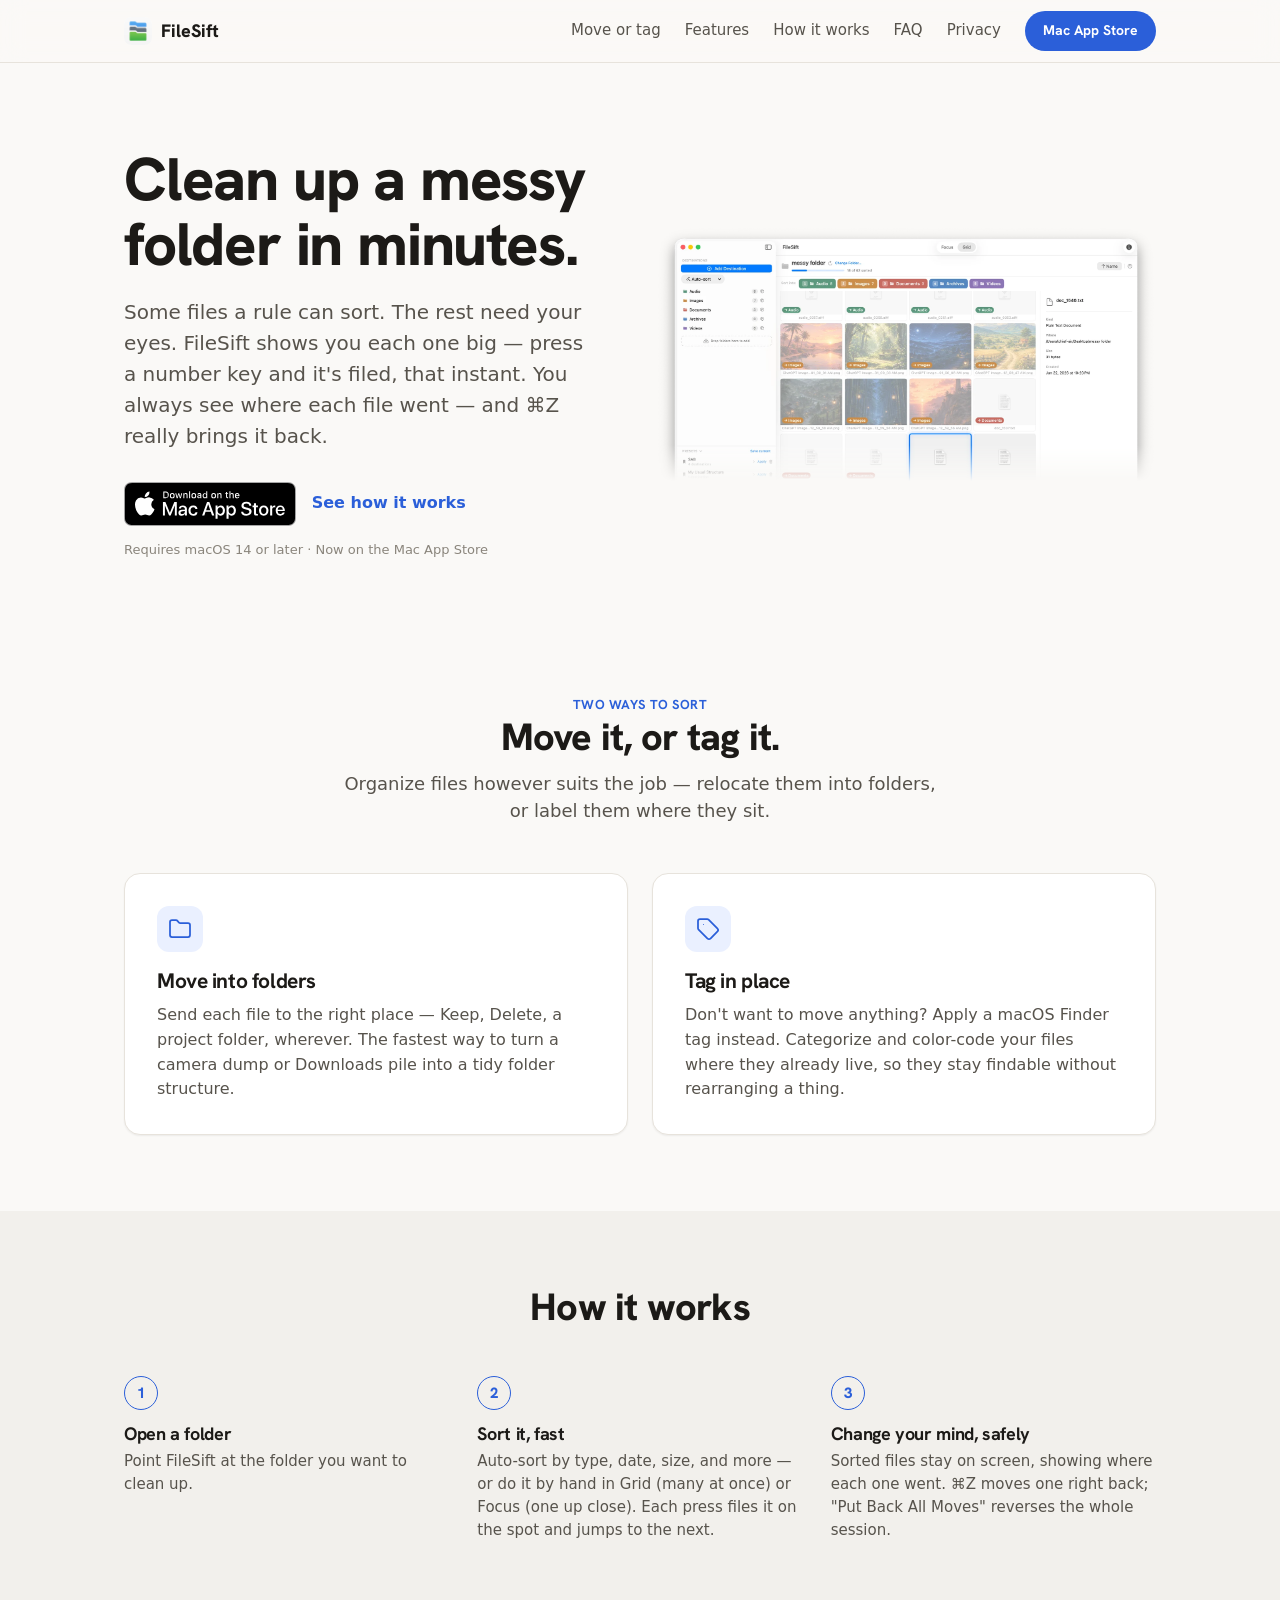
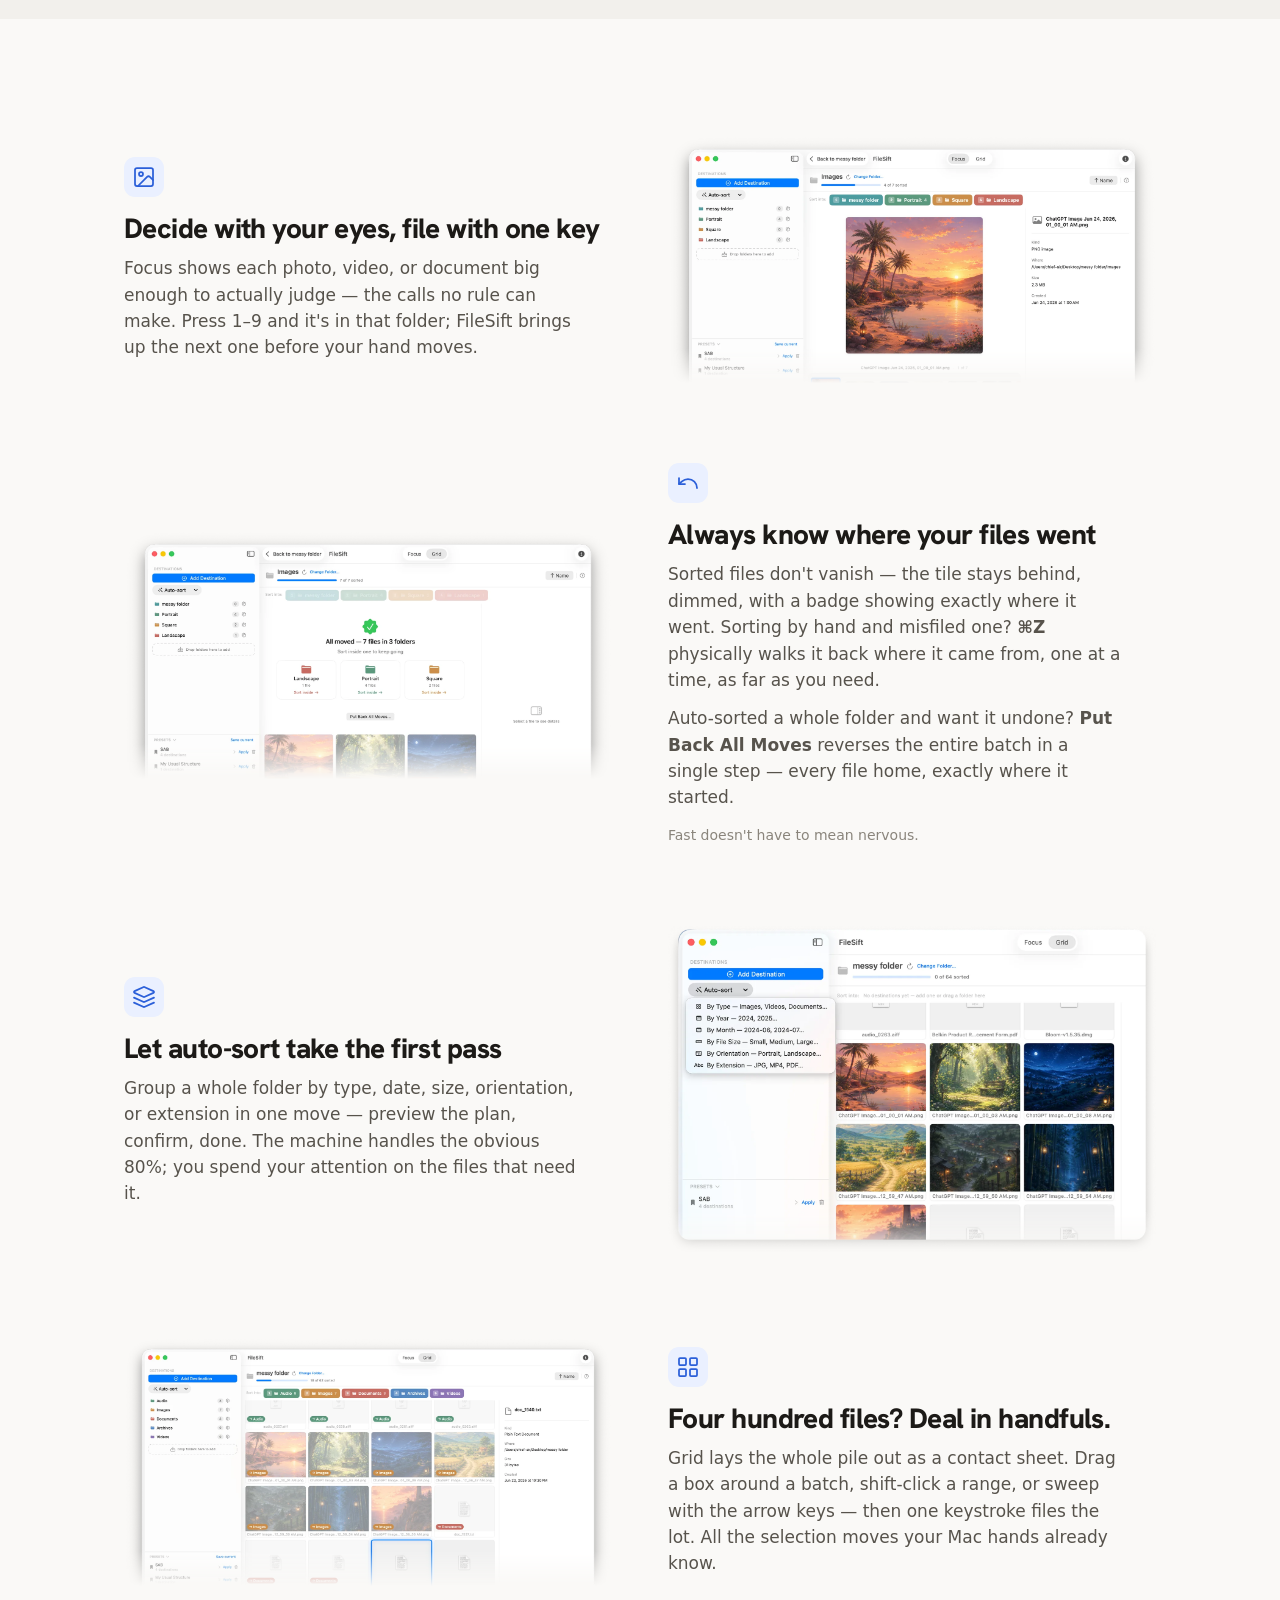
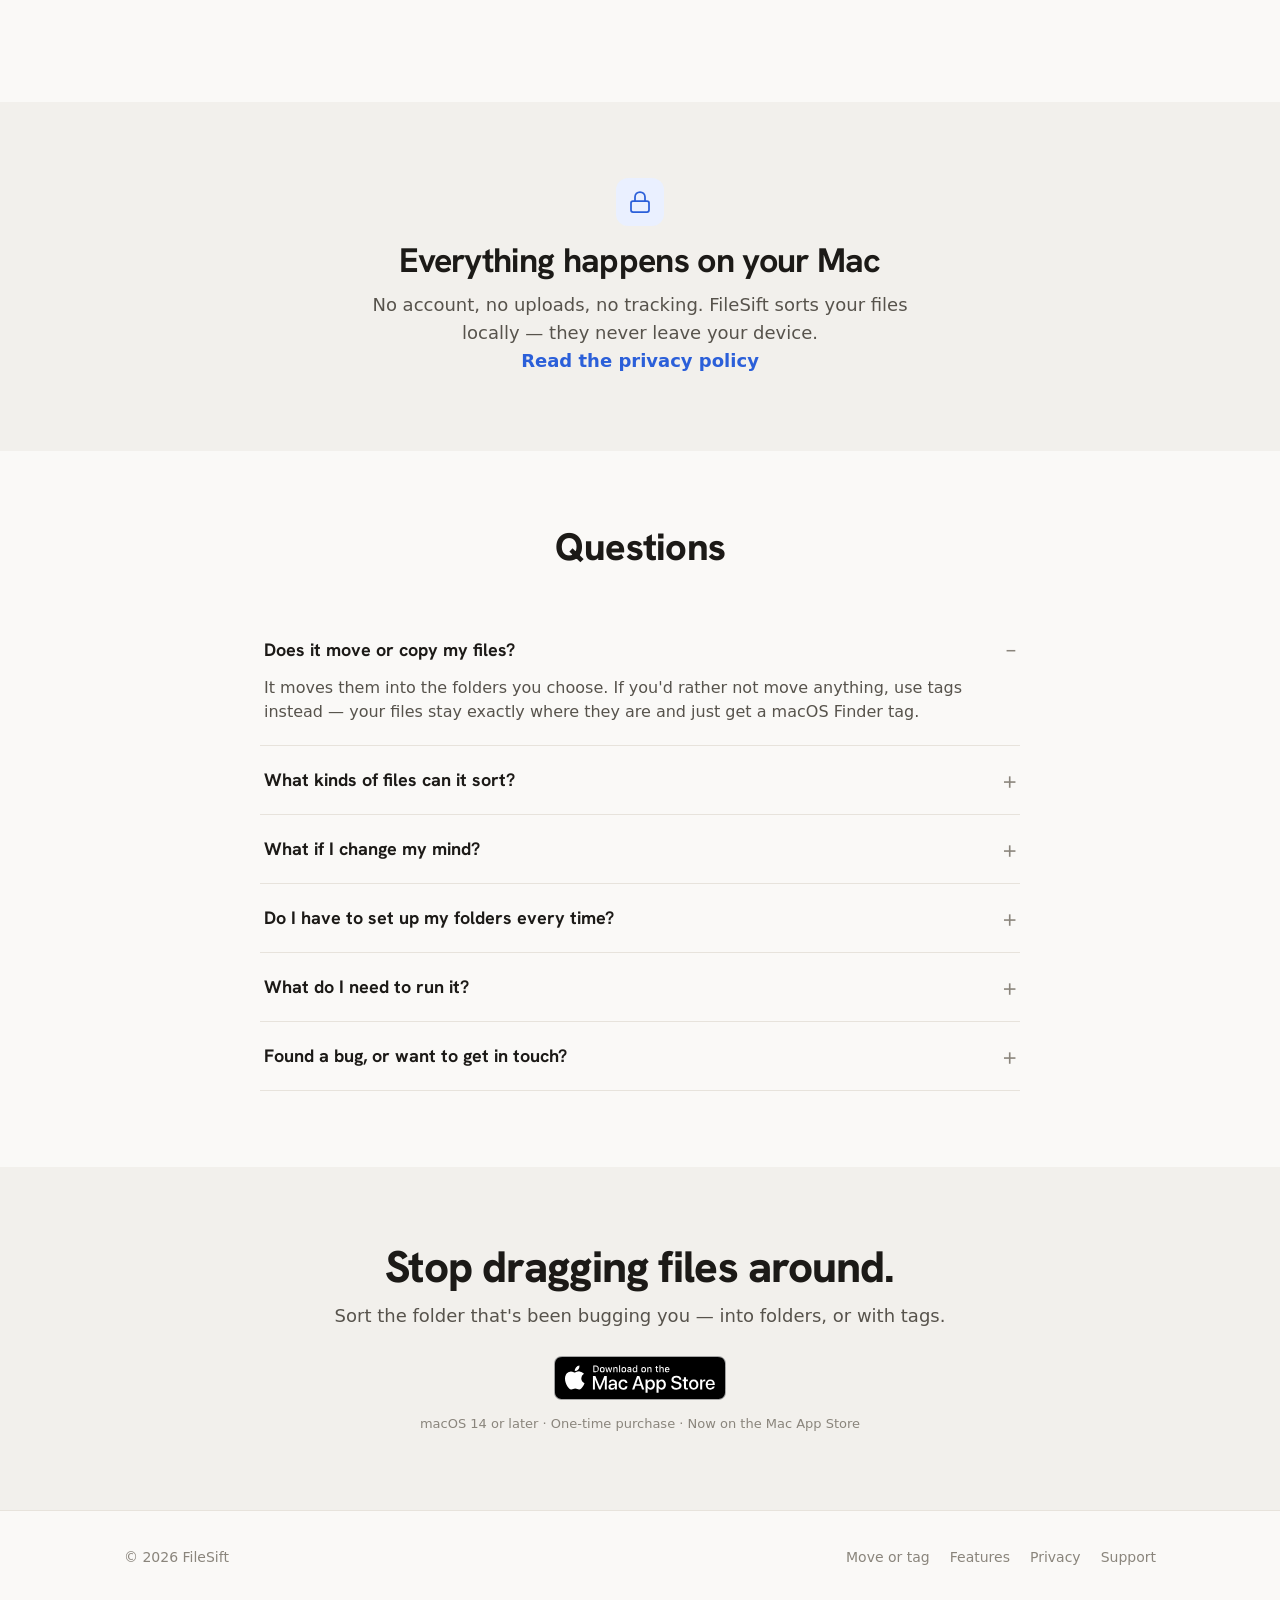
==== index.html @ 7d5e9e8a "SEO foundation: robots.txt, sitemap.xml, JSON-LD, Mac in title SoftwareApplication + FAQPage structu" ====
<!DOCTYPE html>
<html lang="en">
<head>
<meta charset="UTF-8">
<meta name="viewport" content="width=device-width, initial-scale=1.0">
<title>FileSift — Clean up a messy folder on your Mac in minutes</title>
<meta name="description" content="FileSift is a Mac app for sorting your files visually — flip through a folder and move files into folders or tag them in place, without dragging things around in Finder.">
<meta property="og:title" content="FileSift — Clean up a messy folder on your Mac in minutes">
<meta property="og:description" content="Sort your files visually: move them into folders, or tag them in place. A native Mac app.">
<meta property="og:type" content="website">
<meta property="og:url" content="https://filesiftapp.com">
<meta property="og:image" content="https://filesiftapp.com/icon.png">
<link rel="canonical" href="https://filesiftapp.com">
<link rel="icon" href="favicon.ico" sizes="any">
<link rel="icon" type="image/png" sizes="32x32" href="favicon-32x32.png">
<link rel="icon" type="image/png" sizes="16x16" href="favicon-16x16.png">
<link rel="apple-touch-icon" href="apple-touch-icon.png">
<link rel="manifest" href="site.webmanifest">
<link rel="preconnect" href="https://fonts.googleapis.com">
<link rel="preconnect" href="https://fonts.gstatic.com" crossorigin>
<link href="https://fonts.googleapis.com/css2?family=Hanken+Grotesk:wght@500;600;700;800&display=swap" rel="stylesheet">
<link rel="stylesheet" href="styles.css">
<script type="application/ld+json">
{
  "@context": "https://schema.org",
  "@type": "SoftwareApplication",
  "name": "FileSift",
  "applicationCategory": "UtilitiesApplication",
  "operatingSystem": "macOS 14.0",
  "url": "https://filesiftapp.com",
  "sameAs": "https://apps.apple.com/us/app/filesift/id6783454559",
  "installUrl": "https://apps.apple.com/us/app/filesift/id6783454559",
  "image": "https://filesiftapp.com/icon.png",
  "description": "FileSift is a Mac app for sorting your files visually — flip through a folder and move files into folders or tag them in place, without dragging things around in Finder.",
  "offers": {
    "@type": "Offer",
    "priceCurrency": "USD",
    "price": "9.99"
  }
}
</script>
<script type="application/ld+json">
{
  "@context": "https://schema.org",
  "@type": "FAQPage",
  "mainEntity": [
    {
      "@type": "Question",
      "name": "Does it move or copy my files?",
      "acceptedAnswer": {
        "@type": "Answer",
        "text": "It moves them into the folders you choose. If you'd rather not move anything, use tags instead — your files stay exactly where they are and just get a macOS Finder tag."
      }
    },
    {
      "@type": "Question",
      "name": "What kinds of files can it sort?",
      "acceptedAnswer": {
        "@type": "Answer",
        "text": "Everything in the folder — photos and video with rich previews, plus PDFs, audio, text, documents, and any other file on your Mac."
      }
    },
    {
      "@type": "Question",
      "name": "What if I change my mind?",
      "acceptedAnswer": {
        "@type": "Answer",
        "text": "Undo really undoes: ⌘Z physically moves the last file back — press it as many times as you need — and \"Put Back All Moves\" reverses an entire session. Sorted files stay on screen, so you can always see where everything went (and send one somewhere else with a keypress)."
      }
    },
    {
      "@type": "Question",
      "name": "Do I have to set up my folders every time?",
      "acceptedAnswer": {
        "@type": "Answer",
        "text": "No — save any destination set as a preset and apply it to the next folder in one click, so a routine cleanup (Downloads, camera dumps) starts ready to go. FileSift also remembers each folder's destinations automatically."
      }
    },
    {
      "@type": "Question",
      "name": "What do I need to run it?",
      "acceptedAnswer": {
        "@type": "Answer",
        "text": "A Mac running macOS 14 (Sonoma) or later."
      }
    },
    {
      "@type": "Question",
      "name": "Found a bug, or want to get in touch?",
      "acceptedAnswer": {
        "@type": "Answer",
        "text": "Use Report a Bug in the app (in the sidebar and the Help menu), or email filesiftapp@fastmail.com. A report includes only non-identifying diagnostics — app version, basic state, and the app's recent log — never your file names or a screenshot, and nothing is sent until you review and approve it."
      }
    }
  ]
}
</script>
</head>
<body>

<header class="nav">
  <div class="wrap">
    <a class="brand" href="/">
      <img class="brand-icon" src="icon.png" width="28" height="28" alt="">
      FileSift
    </a>
    <nav>
      <a href="#ways">Move or tag</a>
      <a href="features.html">Features</a>
      <a href="#how">How it works</a>
      <a href="#faq">FAQ</a>
      <a href="privacy.html">Privacy</a>
      <a class="btn small" href="https://apps.apple.com/us/app/filesift/id6783454559" target="_blank" rel="noopener">Mac App Store</a>
    </nav>
  </div>
</header>

<main>
  <!-- Hero -->
  <section class="hero">
    <div class="wrap">
      <div>
        <h1>Clean up a messy folder in minutes.</h1>
        <p class="sub">Some files a rule can sort. The rest need your eyes. FileSift shows you each one big — press a number key and it's filed, that instant. You always see where each file went — and ⌘Z really brings it back.</p>
        <div class="cta" id="download">
          <a class="mas-badge" href="https://apps.apple.com/us/app/filesift/id6783454559" aria-label="Download FileSift on the Mac App Store" target="_blank" rel="noopener">
          <picture>
            <source srcset="img/mac-app-store-white.svg" media="(prefers-color-scheme: dark)">
            <img src="img/mac-app-store-black.svg" alt="Download on the Mac App Store" width="156" height="40">
          </picture>
        </a>
          <a class="link-arrow" href="#ways">See how it works</a>
        </div>
        <p class="note">Requires macOS 14 or later · Now on the Mac App Store</p>
      </div>

      <div>
        <img class="appshot" src="shot-grid.webp" alt="FileSift in Grid view — a folder of photos shown as a contact sheet, several already sorted and dimmed with badges showing where each went">
      </div>
    </div>
  </section>

  <!-- Move or tag (core value prop) -->
  <section id="ways">
    <div class="wrap">
      <div class="section-head">
        <span class="eyebrow">Two ways to sort</span>
        <h2>Move it, or tag it.</h2>
        <p>Organize files however suits the job — relocate them into folders, or label them where they sit.</p>
      </div>
      <div class="duo">
        <div class="panel">
          <div class="ic"><svg class="icon" viewBox="0 0 24 24"><path d="M20 20a2 2 0 0 0 2-2V8a2 2 0 0 0-2-2h-7.9a2 2 0 0 1-1.69-.9L9.6 3.9A2 2 0 0 0 7.93 3H4a2 2 0 0 0-2 2v13a2 2 0 0 0 2 2Z"/></svg></div>
          <h3>Move into folders</h3>
          <p>Send each file to the right place — Keep, Delete, a project folder, wherever. The fastest way to turn a camera dump or Downloads pile into a tidy folder structure.</p>
        </div>
        <div class="panel">
          <div class="ic"><svg class="icon" viewBox="0 0 24 24"><path d="M12.586 2.586A2 2 0 0 0 11.172 2H4a2 2 0 0 0-2 2v7.172a2 2 0 0 0 .586 1.414l8.704 8.704a2.426 2.426 0 0 0 3.42 0l6.58-6.58a2.426 2.426 0 0 0 0-3.42z"/><circle cx="7.5" cy="7.5" r=".5" fill="currentColor" stroke="none"/></svg></div>
          <h3>Tag in place</h3>
          <p>Don't want to move anything? Apply a macOS Finder tag instead. Categorize and color-code your files where they already live, so they stay findable without rearranging a thing.</p>
        </div>
      </div>
    </div>
  </section>

  <!-- How it works -->
  <section id="how" class="alt">
    <div class="wrap">
      <div class="section-head"><h2>How it works</h2></div>
      <div class="steps">
        <div class="step"><div class="num">1</div><h3>Open a folder</h3><p>Point FileSift at the folder you want to clean up.</p></div>
        <div class="step"><div class="num">2</div><h3>Sort it, fast</h3><p>Auto-sort by type, date, size, and more — or do it by hand in Grid (many at once) or Focus (one up close). Each press files it on the spot and jumps to the next.</p></div>
        <div class="step"><div class="num">3</div><h3>Change your mind, safely</h3><p>Sorted files stay on screen, showing where each one went. ⌘Z moves one right back; "Put Back All Moves" reverses the whole session.</p></div>
      </div>
    </div>
  </section>

  <!-- Value rows — ordered by user story: judgment → trust → machine pass → piles -->
  <section>
    <div class="wrap">
      <div class="row">
        <div class="row-text">
          <div class="ic"><svg class="icon" viewBox="0 0 24 24"><rect width="18" height="18" x="3" y="3" rx="2" ry="2"/><circle cx="9" cy="9" r="2"/><path d="m21 15-3.086-3.086a2 2 0 0 0-2.828 0L6 21"/></svg></div>
          <h3>Decide with your eyes, file with one key</h3>
          <p>Focus shows each photo, video, or document big enough to actually judge — the calls no rule can make. Press 1–9 and it's in that folder; FileSift brings up the next one before your hand moves.</p>
        </div>
        <div class="row-visual"><img class="appshot" src="shot-focus.webp" alt="FileSift in Focus view — a single photo shown large with a filmstrip of the other files along the bottom"></div>
      </div>

      <div class="row">
        <div class="row-text">
          <div class="ic"><svg class="icon" viewBox="0 0 24 24"><path d="M3 7v6h6"/><path d="M21 17a9 9 0 0 0-9-9 9 9 0 0 0-6 2.3L3 13"/></svg></div>
          <h3>Always know where your files went</h3>
          <p>Sorted files don't vanish — the tile stays behind, dimmed, with a badge showing exactly where it went. Sorting by hand and misfiled one? <strong>⌘Z</strong> physically walks it back where it came from, one at a time, as far as you need.</p>
          <p>Auto-sorted a whole folder and want it undone? <strong>Put Back All Moves</strong> reverses the entire batch in a single step — every file home, exactly where it started.</p>
          <p class="reassure">Fast doesn't have to mean nervous.</p>
        </div>
        <div class="row-visual"><img class="appshot" src="shot-done.webp" alt="FileSift showing 'All moved — 76 files' with folder door cards above the dimmed markers of the sorted files"></div>
      </div>

      <div class="row">
        <div class="row-text">
          <div class="ic"><svg class="icon" viewBox="0 0 24 24"><path d="m12.83 2.18a2 2 0 0 0-1.66 0L2.6 6.08a1 1 0 0 0 0 1.83l8.58 3.91a2 2 0 0 0 1.66 0l8.58-3.9a1 1 0 0 0 0-1.83Z"/><path d="m22 17.65-9.17 4.16a2 2 0 0 1-1.66 0L2 17.65"/><path d="m22 12.65-9.17 4.16a2 2 0 0 1-1.66 0L2 12.65"/></svg></div>
          <h3>Let auto-sort take the first pass</h3>
          <p>Group a whole folder by type, date, size, orientation, or extension in one move — preview the plan, confirm, done. The machine handles the obvious 80%; you spend your attention on the files that need it.</p>
        </div>
        <div class="row-visual"><img class="appshot" src="shot-autosort.webp" alt="FileSift's Auto-sort menu open, offering to group a folder by type, year, month, file size, orientation, or extension"></div>
      </div>

      <div class="row">
        <div class="row-text">
          <div class="ic"><svg class="icon" viewBox="0 0 24 24"><rect width="7" height="7" x="3" y="3" rx="1"/><rect width="7" height="7" x="14" y="3" rx="1"/><rect width="7" height="7" x="14" y="14" rx="1"/><rect width="7" height="7" x="3" y="14" rx="1"/></svg></div>
          <h3>Four hundred files? Deal in handfuls.</h3>
          <p>Grid lays the whole pile out as a contact sheet. Drag a box around a batch, shift-click a range, or sweep with the arrow keys — then one keystroke files the lot. All the selection moves your Mac hands already know.</p>
        </div>
        <div class="row-visual"><img class="appshot" src="shot-grid.webp" alt="FileSift in Grid view — files laid out as a contact sheet, a selected group about to be sorted in one move"></div>
      </div>
    </div>
  </section>

  <!-- Privacy -->
  <section class="alt">
    <div class="wrap privacy">
      <div class="ic"><svg class="icon" viewBox="0 0 24 24"><rect width="18" height="11" x="3" y="11" rx="2"/><path d="M7 11V7a5 5 0 0 1 10 0v4"/></svg></div>
      <h2>Everything happens on your Mac</h2>
      <p>No account, no uploads, no tracking. FileSift sorts your files locally — they never leave your device. <a class="link-arrow" href="privacy.html">Read the privacy policy</a></p>
    </div>
  </section>

  <!-- FAQ -->
  <section id="faq">
    <div class="wrap">
      <div class="section-head"><h2>Questions</h2></div>
      <div class="faq">
        <details open><summary>Does it move or copy my files?</summary><p>It moves them into the folders you choose. If you'd rather not move anything, use tags instead — your files stay exactly where they are and just get a macOS Finder tag.</p></details>
        <details><summary>What kinds of files can it sort?</summary><p>Everything in the folder — photos and video with rich previews, plus PDFs, audio, text, documents, and any other file on your Mac.</p></details>
        <details><summary>What if I change my mind?</summary><p>Undo really undoes: ⌘Z physically moves the last file back — press it as many times as you need — and "Put Back All Moves" reverses an entire session. Sorted files stay on screen, so you can always see where everything went (and send one somewhere else with a keypress).</p></details>
        <details><summary>Do I have to set up my folders every time?</summary><p>No — save any destination set as a preset and apply it to the next folder in one click, so a routine cleanup (Downloads, camera dumps) starts ready to go. FileSift also remembers each folder's destinations automatically.</p></details>
        <details><summary>What do I need to run it?</summary><p>A Mac running macOS 14 (Sonoma) or later.</p></details>
        <details><summary>Found a bug, or want to get in touch?</summary><p>Use <strong>Report a Bug</strong> in the app (in the sidebar and the Help menu), or email <a href="mailto:filesiftapp@fastmail.com">filesiftapp@fastmail.com</a>. A report includes only non-identifying diagnostics — app version, basic state, and the app's recent log — never your file names or a screenshot, and nothing is sent until you review and approve it.</p></details>
      </div>
    </div>
  </section>

  <!-- Final CTA -->
  <section class="alt">
    <div class="wrap final">
      <h2>Stop dragging files around.</h2>
      <p>Sort the folder that's been bugging you — into folders, or with tags.</p>
      <div class="cta">
        <a class="mas-badge" href="https://apps.apple.com/us/app/filesift/id6783454559" aria-label="Download FileSift on the Mac App Store" target="_blank" rel="noopener">
          <picture>
            <source srcset="img/mac-app-store-white.svg" media="(prefers-color-scheme: dark)">
            <img src="img/mac-app-store-black.svg" alt="Download on the Mac App Store" width="156" height="40">
          </picture>
        </a>
      </div>
      <p class="note">macOS 14 or later · One-time purchase · Now on the Mac App Store</p>
    </div>
  </section>
</main>

<footer class="site">
  <div class="wrap">
    <span>© 2026 FileSift</span>
    <nav>
      <a href="#ways">Move or tag</a>
      <a href="features.html">Features</a>
      <a href="privacy.html">Privacy</a>
      <a href="mailto:filesiftapp@fastmail.com">Support</a>
    </nav>
  </div>
</footer>

</body>
</html>
---- styles.css ----
/* FileSift marketing site — calm & native, flat single-blue accent.
   See FileSift-Web-Design-System.md. No gradients, no emoji icons. */
:root {
  --paper: #FAF9F7;
  --surface: #FFFFFF;
  --surface-alt: #F2F0EC;
  --ink: #1C1A17;
  --ink-soft: #57534C;
  --ink-faint: #8A857C;
  --line: #E7E3DC;
  --accent: #2B5FD9;
  --accent-press: #1F49B0;
  --accent-wash: #EAF0FF;
  --radius: 16px;
  --radius-sm: 12px;
  --maxw: 1080px;
  --shadow-sm: 0 1px 2px rgba(20,18,15,.06);
  --shadow-card: 0 1px 3px rgba(20,18,15,.06), 0 10px 30px rgba(20,18,15,.06);
  --font-display: "Hanken Grotesk", -apple-system, system-ui, sans-serif;
  --font-body: -apple-system, BlinkMacSystemFont, "SF Pro Text", system-ui, sans-serif;
}
@media (prefers-color-scheme: dark) {
  :root {
    --paper: #141312; --surface: #1C1B19; --surface-alt: #211F1C;
    --ink: #F3F1EC; --ink-soft: #B8B4AC; --ink-faint: #8A8077;
    --line: #312E2A; --accent: #5B86F0; --accent-press: #3E6BDB; --accent-wash: #1A2540;
    --shadow-card: 0 1px 3px rgba(0,0,0,.4), 0 10px 30px rgba(0,0,0,.45);
  }
}
* { box-sizing: border-box; margin: 0; padding: 0; }
html { scroll-behavior: smooth; }
body {
  font-family: var(--font-body); background: var(--paper); color: var(--ink);
  line-height: 1.55; -webkit-font-smoothing: antialiased; text-rendering: optimizeLegibility;
}
a { color: inherit; text-decoration: none; }
h1, h2, h3 { font-family: var(--font-display); letter-spacing: -0.02em; line-height: 1.08; font-weight: 700; }
.wrap { max-width: var(--maxw); margin: 0 auto; padding: 0 24px; }
.eyebrow { font-family: var(--font-display); font-weight: 700; font-size: 13px; letter-spacing: .04em; text-transform: uppercase; color: var(--accent); }

/* icons */
.icon { width: 24px; height: 24px; stroke: currentColor; stroke-width: 1.75; fill: none; stroke-linecap: round; stroke-linejoin: round; }

/* nav */
header.nav { position: sticky; top: 0; z-index: 50; background: color-mix(in srgb, var(--paper) 82%, transparent); backdrop-filter: saturate(180%) blur(12px); -webkit-backdrop-filter: saturate(180%) blur(12px); border-bottom: 1px solid var(--line); }
.nav .wrap { display: flex; align-items: center; gap: 20px; height: 62px; min-width: 0; }
.brand { display: flex; align-items: center; gap: 9px; flex-shrink: 0; margin-right: auto; font-family: var(--font-display); font-weight: 800; font-size: 18px; }
.brand-icon { width: 28px; height: 28px; border-radius: 7px; display: block; }
.nav nav { margin-left: auto; display: flex; gap: 24px; align-items: center; }
.nav nav a:not(.btn) { color: var(--ink-soft); font-size: 15px; font-weight: 500; }
.nav nav a:not(.btn):hover { color: var(--ink); }
/* On narrow screens the brand + two links + CTA cram the fixed-height row.
   Drop the secondary text links and keep brand + the Mac App Store button. */
@media (max-width: 860px) {
  .nav .wrap { gap: 10px; }
  .nav nav { gap: 12px; margin-left: 0; }
  /* Drop the text links; keep brand + the App Store button, which stays on one line. */
  .nav nav a:not(.btn) { display: none; }
}
@media (max-width: 480px) {
  /* On phones even brand + pill can overflow; the hero badge is the CTA here. */
  .nav nav a.btn { display: none; }
}

/* buttons */
.btn { display: inline-flex; align-items: center; gap: 8px; font-family: var(--font-display); font-weight: 700; font-size: 15px; padding: 11px 20px; border-radius: 980px; background: var(--accent); color: #fff; white-space: nowrap; flex-shrink: 0; transition: background .15s, transform .08s; }
.btn:hover { background: var(--accent-press); }
.btn:active { transform: scale(.98); }
.btn.small { padding: 9px 18px; font-size: 14px; }
.link-arrow { color: var(--accent); font-weight: 600; display: inline-flex; align-items: center; gap: 5px; }
.link-arrow:hover { gap: 9px; }
a:focus-visible, button:focus-visible { outline: 2px solid var(--accent); outline-offset: 3px; border-radius: 6px; }

/* Mac App Store badge — official Apple lockup (black on light, white on dark) */
.mas-badge { display: inline-flex; }
.mas-badge img { height: 44px; width: auto; display: block; }
@media (max-width: 400px) { .mas-badge img { height: 40px; } }

/* hero */
.hero { padding: 84px 0 56px; }
.hero .wrap { display: grid; grid-template-columns: 1fr 1.05fr; gap: 56px; align-items: center; }
.hero h1 { font-size: clamp(40px, 5.2vw, 60px); font-weight: 800; }
.hero p.sub { font-size: clamp(17px, 1.6vw, 20px); color: var(--ink-soft); margin-top: 20px; max-width: 46ch; }
.hero .cta { margin-top: 30px; display: flex; gap: 16px; align-items: center; flex-wrap: wrap; }
.hero .note { margin-top: 14px; font-size: 13px; color: var(--ink-faint); }
@media (max-width: 820px) { .hero .wrap { grid-template-columns: 1fr; gap: 36px; } .hero { padding: 56px 0 40px; } }

/* window-framed visual */
.shot { border-radius: 14px; border: 1px solid var(--line); box-shadow: var(--shadow-card); overflow: hidden; background: var(--surface); }
.shot svg, .shot img { display: block; width: 100%; height: auto; }
.shot-cap { text-align: center; font-size: 12px; color: var(--ink-faint); margin-top: 10px; }
/* full-window screenshots carry their own macOS shadow + rounded corners, so they
   float directly on the page rather than sitting in the bordered .shot frame */
.appshot { display: block; width: 100%; height: auto;
  /* The captures are wide window crops that end mid-content; fade the hard bottom
     edge into the page so it reads as "peeking up," not clipped. */
  -webkit-mask-image: linear-gradient(to bottom, #000 86%, transparent 100%);
          mask-image: linear-gradient(to bottom, #000 86%, transparent 100%); }

/* sections */
section { padding: 76px 0; }
section.alt { background: var(--surface-alt); }
.section-head { max-width: 60ch; margin: 0 auto 48px; text-align: center; }
.section-head h2 { font-size: clamp(28px, 3.4vw, 38px); font-weight: 800; }
.section-head p { color: var(--ink-soft); font-size: 18px; margin-top: 12px; }

/* two-ways (move or tag) */
.duo { display: grid; grid-template-columns: 1fr 1fr; gap: 24px; }
.duo .panel { background: var(--surface); border: 1px solid var(--line); border-radius: var(--radius); padding: 32px; box-shadow: var(--shadow-sm); }
.duo .ic { width: 46px; height: 46px; border-radius: 12px; background: var(--accent-wash); color: var(--accent); display: grid; place-items: center; margin-bottom: 18px; }
.duo h3 { font-size: 21px; }
.duo p { color: var(--ink-soft); margin-top: 10px; font-size: 16px; }
@media (max-width: 720px) { .duo { grid-template-columns: 1fr; } }

/* steps */
.steps { display: grid; grid-template-columns: repeat(3, 1fr); gap: 28px; }
.step .num { font-family: var(--font-display); font-weight: 800; font-size: 15px; color: var(--accent); width: 34px; height: 34px; border: 1.5px solid var(--accent); border-radius: 50%; display: grid; place-items: center; margin-bottom: 14px; }
.step h3 { font-size: 18px; }
.step p { color: var(--ink-soft); margin-top: 6px; font-size: 15px; }
@media (max-width: 720px) { .steps { grid-template-columns: 1fr; gap: 22px; } }

/* feature rows (alternating) */
.row { display: grid; grid-template-columns: 1fr 1fr; gap: 56px; align-items: center; padding: 40px 0; }
.row:nth-child(even) .row-text { order: 2; }
.row .ic { width: 40px; height: 40px; border-radius: 11px; background: var(--accent-wash); color: var(--accent); display: grid; place-items: center; margin-bottom: 16px; }
.row h3 { font-size: clamp(22px, 2.4vw, 28px); font-weight: 800; }
.row p { color: var(--ink-soft); font-size: 17px; margin-top: 12px; max-width: 42ch; }
.row .reassure { font-size: 14px; color: var(--ink-faint); margin-top: 14px; }
@media (max-width: 820px) { .row { grid-template-columns: 1fr; gap: 28px; padding: 28px 0; } .row:nth-child(even) .row-text { order: 0; } }

/* privacy band */
.privacy { text-align: center; }
.privacy .ic { display: inline-grid; place-items: center; width: 48px; height: 48px; border-radius: 12px; background: var(--accent-wash); color: var(--accent); margin-bottom: 16px; }
.privacy h2 { font-size: clamp(26px, 3vw, 34px); }
.privacy p { color: var(--ink-soft); font-size: 18px; margin: 12px auto 0; max-width: 52ch; }

/* faq */
.faq { max-width: 760px; margin: 0 auto; }
.faq details { border-bottom: 1px solid var(--line); padding: 20px 4px; }
.faq summary { font-family: var(--font-display); font-weight: 700; font-size: 18px; cursor: pointer; list-style: none; display: flex; justify-content: space-between; align-items: center; gap: 16px; }
.faq summary::-webkit-details-marker { display: none; }
.faq summary::after { content: "+"; color: var(--ink-faint); font-weight: 400; font-size: 24px; line-height: 1; }
.faq details[open] summary::after { content: "\2013"; }
.faq p { color: var(--ink-soft); margin-top: 12px; font-size: 16px; }

/* final cta */
.final { text-align: center; }
.final h2 { font-size: clamp(30px, 4vw, 44px); font-weight: 800; }
.final p { color: var(--ink-soft); font-size: 18px; margin-top: 12px; }
.final .cta { margin-top: 26px; display: flex; justify-content: center; }
.final .note { margin-top: 14px; font-size: 13px; color: var(--ink-faint); }

/* features page */
.page-intro { text-align: center; padding: 84px 0 8px; }
.page-intro .eyebrow { display: block; margin-bottom: 14px; }
.page-intro h1 { font-size: clamp(36px, 4.8vw, 54px); font-weight: 800; }
.page-intro p { color: var(--ink-soft); font-size: clamp(17px, 1.6vw, 20px); margin: 16px auto 0; max-width: 52ch; }
.page-intro .cta { margin-top: 28px; display: flex; justify-content: center; gap: 16px; align-items: center; flex-wrap: wrap; }
.page-intro .note { margin-top: 14px; font-size: 13px; color: var(--ink-faint); }

.feature-grid { display: grid; grid-template-columns: repeat(3, 1fr); gap: 22px; }
.feat { background: var(--surface); border: 1px solid var(--line); border-radius: var(--radius-sm); padding: 24px; box-shadow: var(--shadow-sm); }
.feat .ic { width: 38px; height: 38px; border-radius: 10px; background: var(--accent-wash); color: var(--accent); display: grid; place-items: center; margin-bottom: 14px; }
.feat .icon { width: 22px; height: 22px; }
.feat h3 { font-size: 17px; font-weight: 700; }
.feat p { color: var(--ink-soft); margin-top: 7px; font-size: 15px; }
@media (max-width: 860px) { .feature-grid { grid-template-columns: 1fr 1fr; } }
@media (max-width: 560px) { .feature-grid { grid-template-columns: 1fr; } }

/* compact enumerated list (the thorough groups) */
.more-grid { display: grid; grid-template-columns: 1fr 1fr; gap: 0 48px; max-width: 880px; margin: 0 auto; }
.more-grid .item { display: flex; gap: 13px; padding: 16px 0; border-top: 1px solid var(--line); align-items: flex-start; }
.more-grid .item .icon { width: 20px; height: 20px; flex: none; color: var(--accent); margin-top: 2px; }
.more-grid .item h3 { font-size: 16px; font-weight: 700; font-family: var(--font-display); }
.more-grid .item p { color: var(--ink-soft); font-size: 15px; margin-top: 3px; }
@media (max-width: 720px) { .more-grid { grid-template-columns: 1fr; } }

/* doc page */
.doc { max-width: 720px; margin: 0 auto; padding: 64px 0; }
.doc h1 { font-size: 38px; }
.doc .updated { color: var(--ink-faint); margin-top: 6px; }
.doc h2 { font-size: 21px; margin-top: 34px; }
.doc p { margin-top: 12px; color: var(--ink); }
.doc a { color: var(--accent); }

/* footer */
footer.site { border-top: 1px solid var(--line); padding: 36px 0; color: var(--ink-faint); font-size: 14px; }
footer.site .wrap { display: flex; flex-wrap: wrap; gap: 16px; justify-content: space-between; align-items: center; }
footer.site nav { display: flex; gap: 20px; }
footer.site a:hover { color: var(--ink); }

@media (prefers-reduced-motion: reduce) { * { scroll-behavior: auto !important; transition: none !important; } }
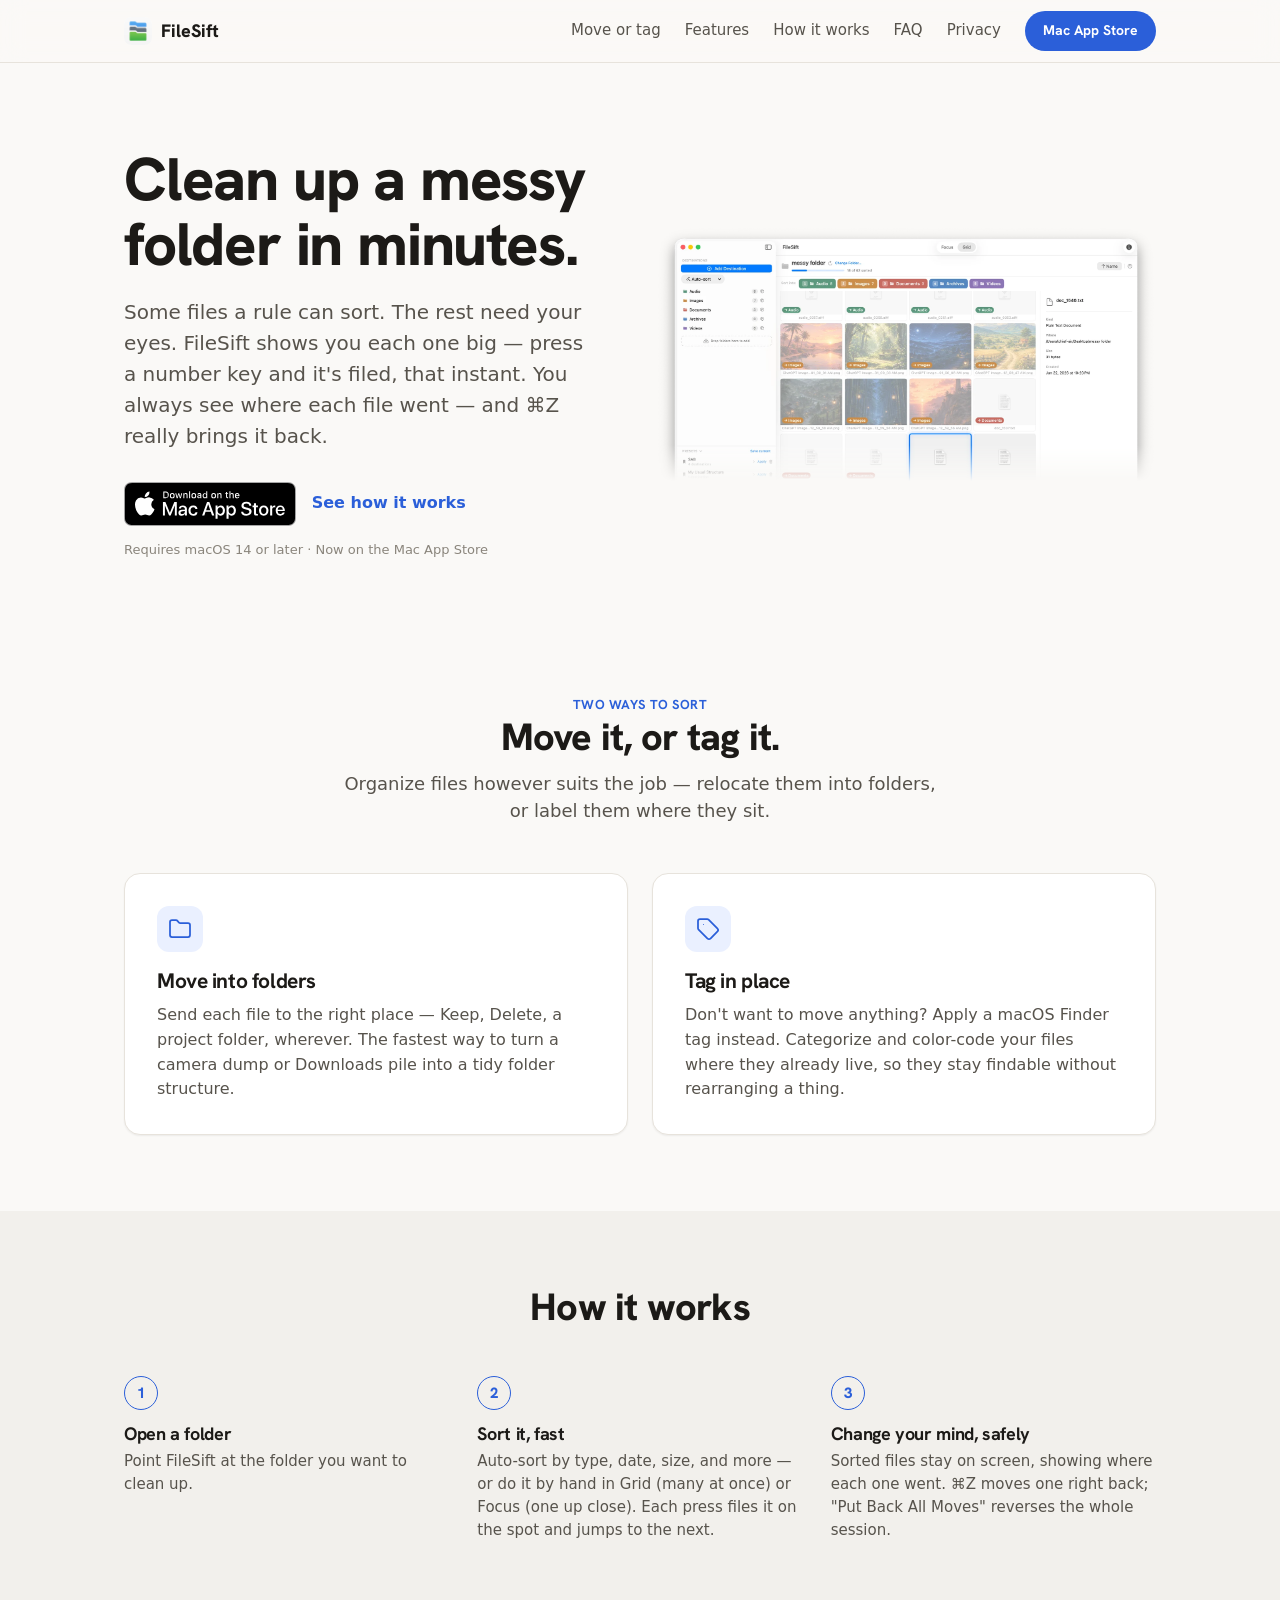
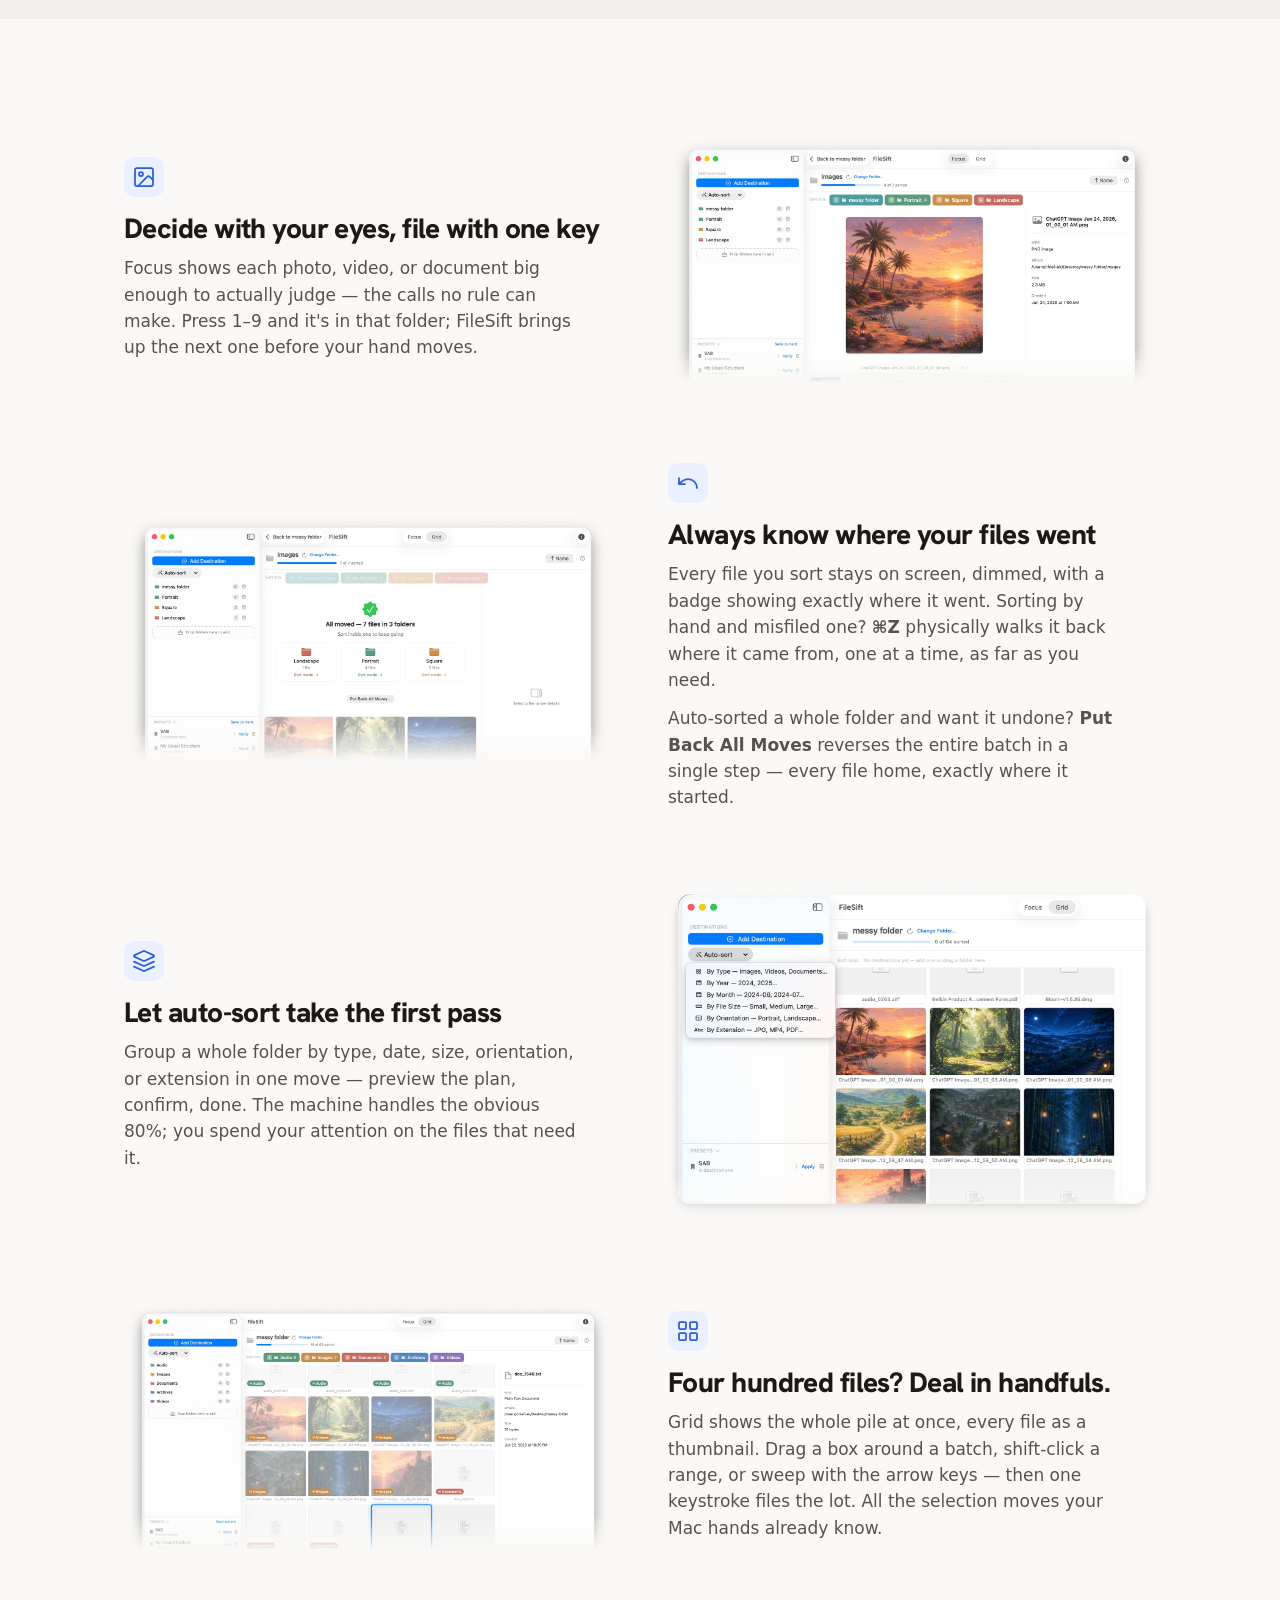
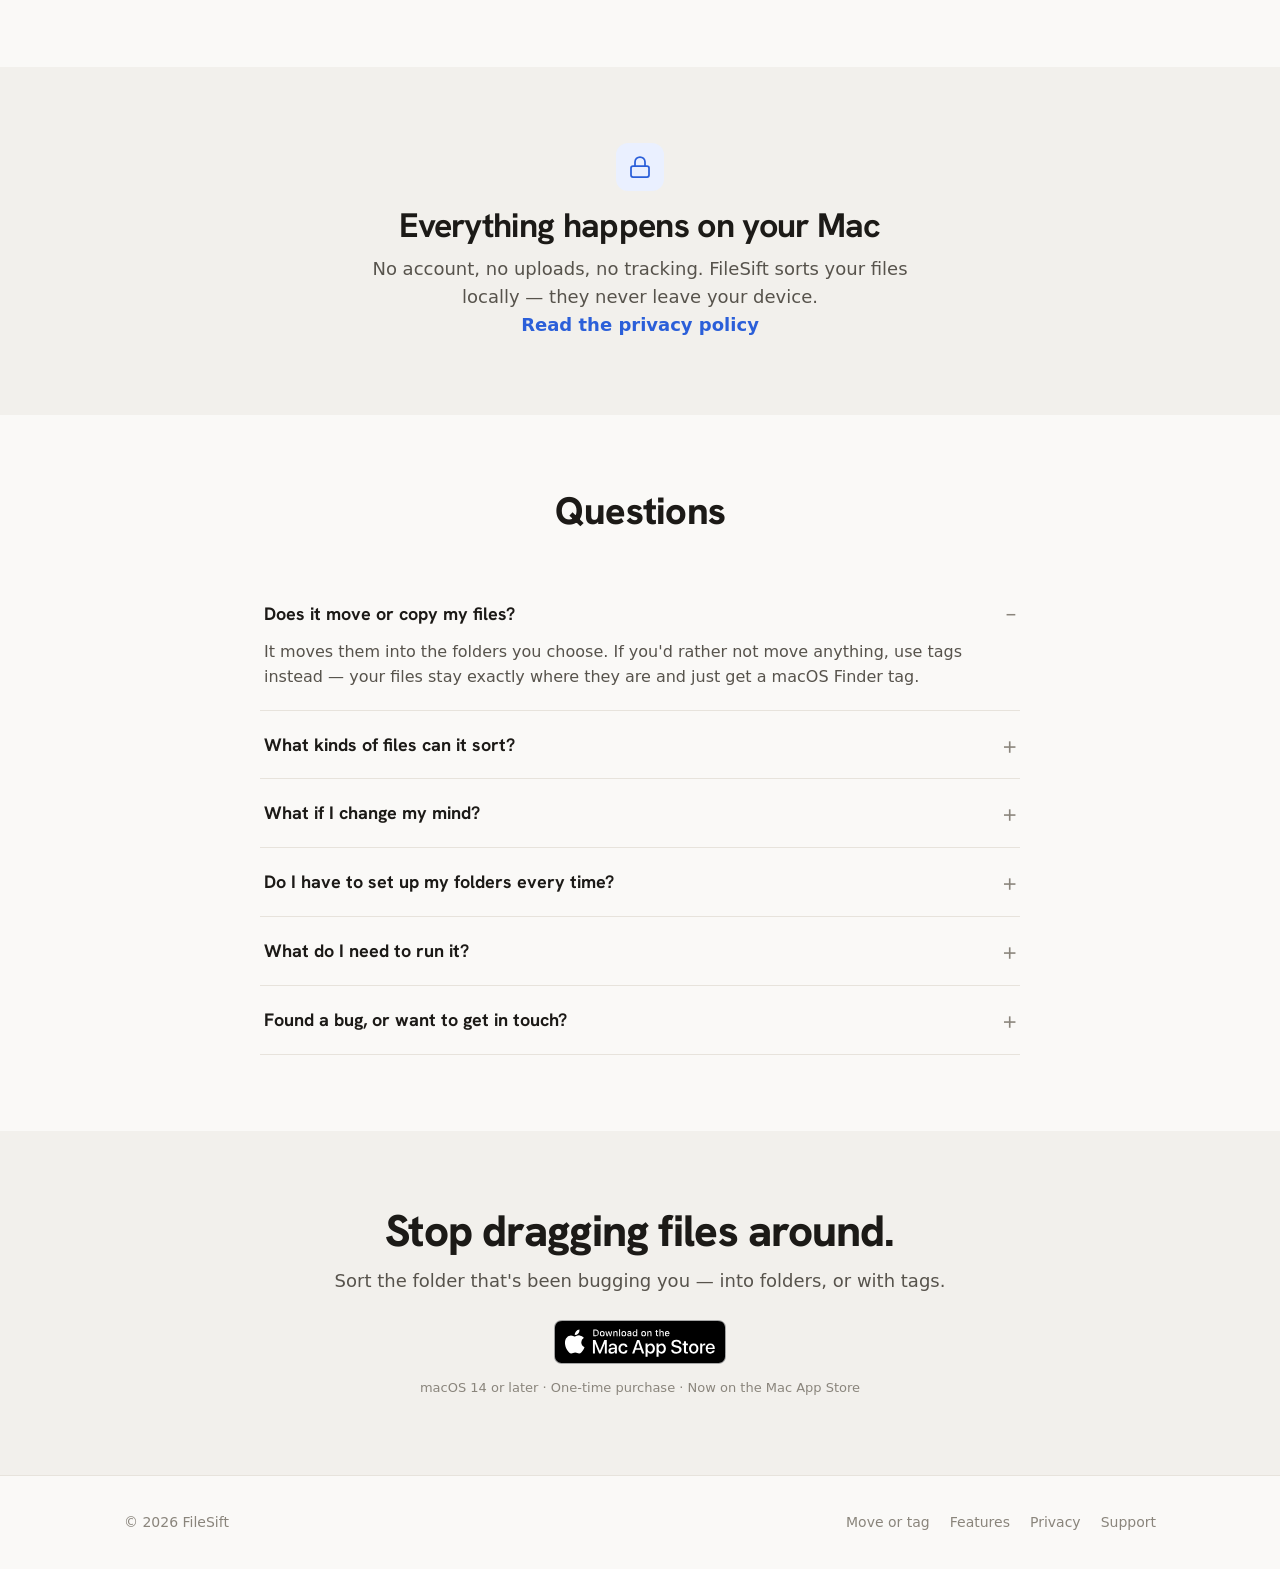
==== commit b693251d: "Drop photographer jargon and bug-aware phrasing "Contact sheet" to "grid of thumbnails"; reframe "do" ====
--- a/index.html
+++ b/index.html
@@ -135,7 +135,7 @@
       </div>
 
       <div>
-        <img class="appshot" src="shot-grid.webp" alt="FileSift in Grid view — a folder of photos shown as a contact sheet, several already sorted and dimmed with badges showing where each went">
+        <img class="appshot" src="shot-grid.webp" alt="FileSift in Grid view — a folder of photos shown as a grid of thumbnails, several already sorted and dimmed with badges showing where each went">
       </div>
     </div>
   </section>
@@ -191,9 +191,8 @@
         <div class="row-text">
           <div class="ic"><svg class="icon" viewBox="0 0 24 24"><path d="M3 7v6h6"/><path d="M21 17a9 9 0 0 0-9-9 9 9 0 0 0-6 2.3L3 13"/></svg></div>
           <h3>Always know where your files went</h3>
-          <p>Sorted files don't vanish — the tile stays behind, dimmed, with a badge showing exactly where it went. Sorting by hand and misfiled one? <strong>⌘Z</strong> physically walks it back where it came from, one at a time, as far as you need.</p>
+          <p>Every file you sort stays on screen, dimmed, with a badge showing exactly where it went. Sorting by hand and misfiled one? <strong>⌘Z</strong> physically walks it back where it came from, one at a time, as far as you need.</p>
           <p>Auto-sorted a whole folder and want it undone? <strong>Put Back All Moves</strong> reverses the entire batch in a single step — every file home, exactly where it started.</p>
-          <p class="reassure">Fast doesn't have to mean nervous.</p>
         </div>
         <div class="row-visual"><img class="appshot" src="shot-done.webp" alt="FileSift showing 'All moved — 76 files' with folder door cards above the dimmed markers of the sorted files"></div>
       </div>
@@ -211,9 +210,9 @@
         <div class="row-text">
           <div class="ic"><svg class="icon" viewBox="0 0 24 24"><rect width="7" height="7" x="3" y="3" rx="1"/><rect width="7" height="7" x="14" y="3" rx="1"/><rect width="7" height="7" x="14" y="14" rx="1"/><rect width="7" height="7" x="3" y="14" rx="1"/></svg></div>
           <h3>Four hundred files? Deal in handfuls.</h3>
-          <p>Grid lays the whole pile out as a contact sheet. Drag a box around a batch, shift-click a range, or sweep with the arrow keys — then one keystroke files the lot. All the selection moves your Mac hands already know.</p>
-        </div>
-        <div class="row-visual"><img class="appshot" src="shot-grid.webp" alt="FileSift in Grid view — files laid out as a contact sheet, a selected group about to be sorted in one move"></div>
+          <p>Grid shows the whole pile at once, every file as a thumbnail. Drag a box around a batch, shift-click a range, or sweep with the arrow keys — then one keystroke files the lot. All the selection moves your Mac hands already know.</p>
+        </div>
+        <div class="row-visual"><img class="appshot" src="shot-grid.webp" alt="FileSift in Grid view — files shown as a grid of thumbnails, a selected group about to be sorted in one move"></div>
       </div>
     </div>
   </section>
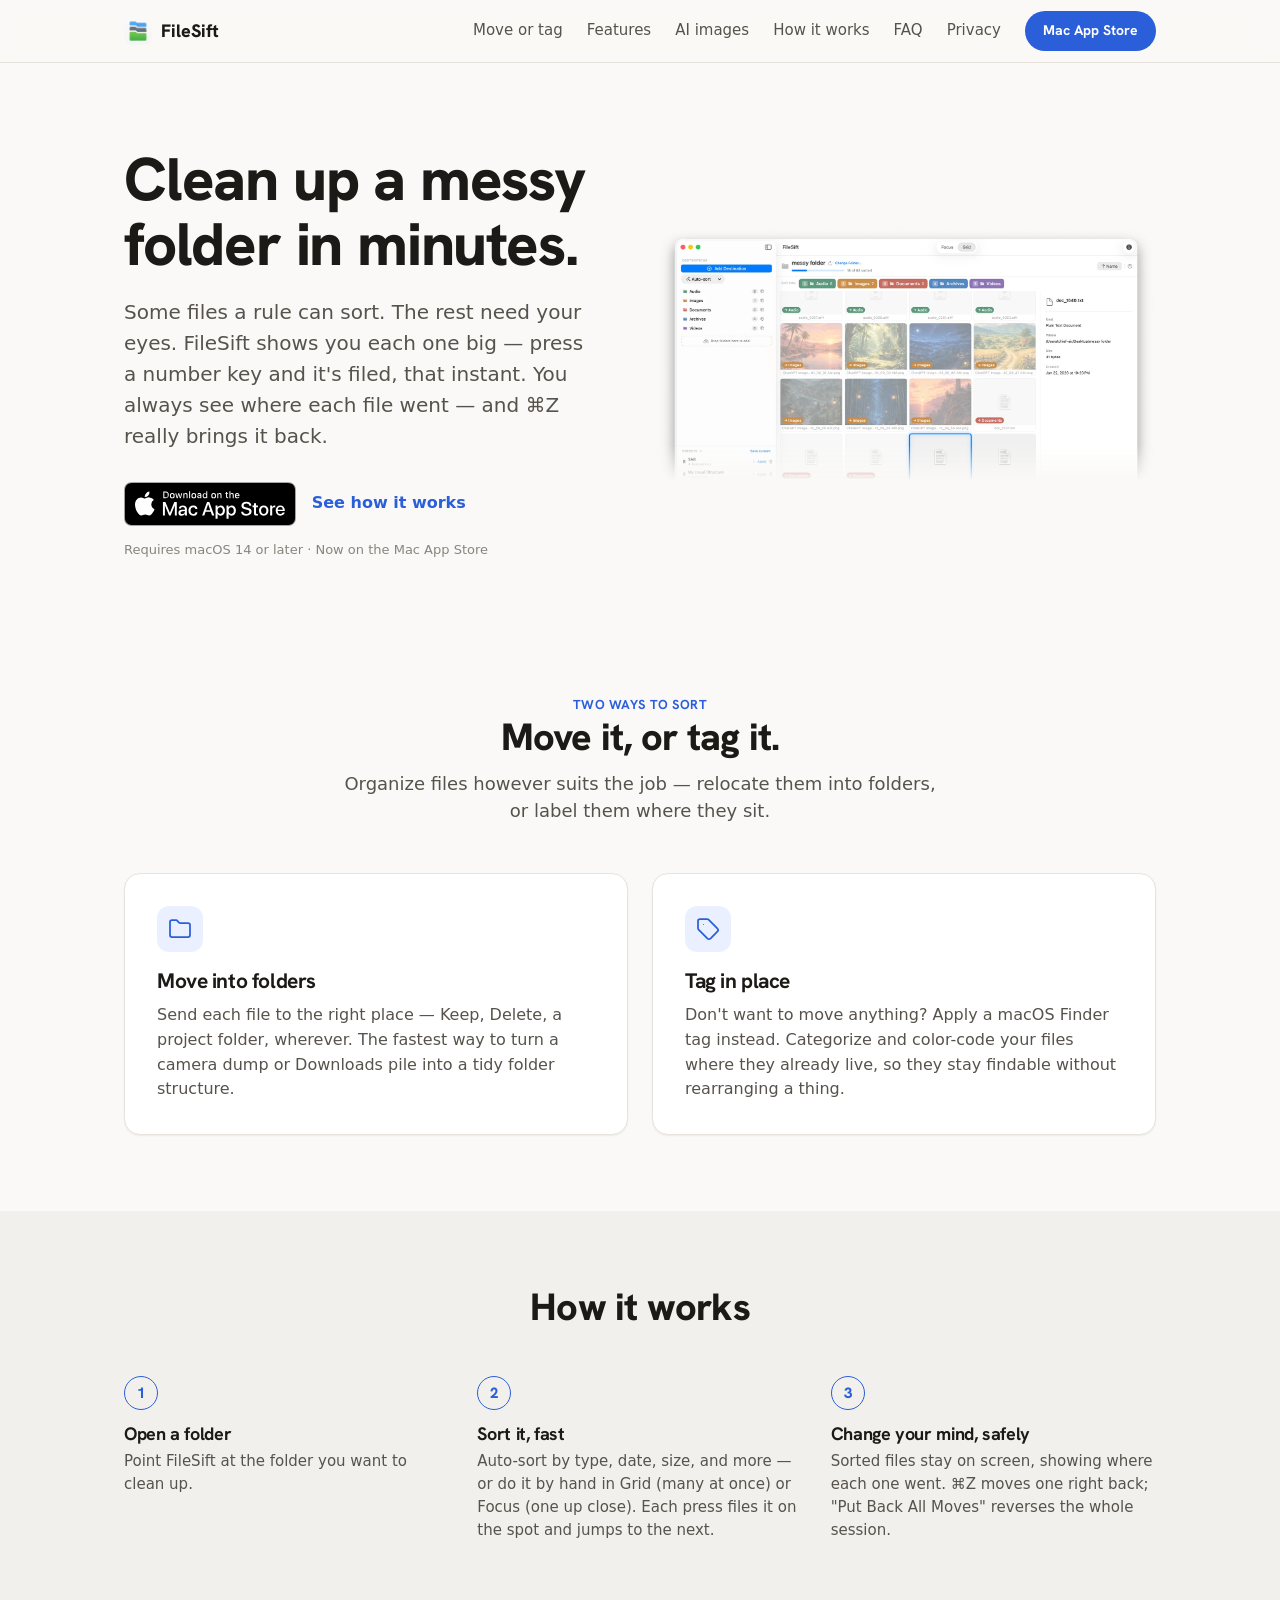
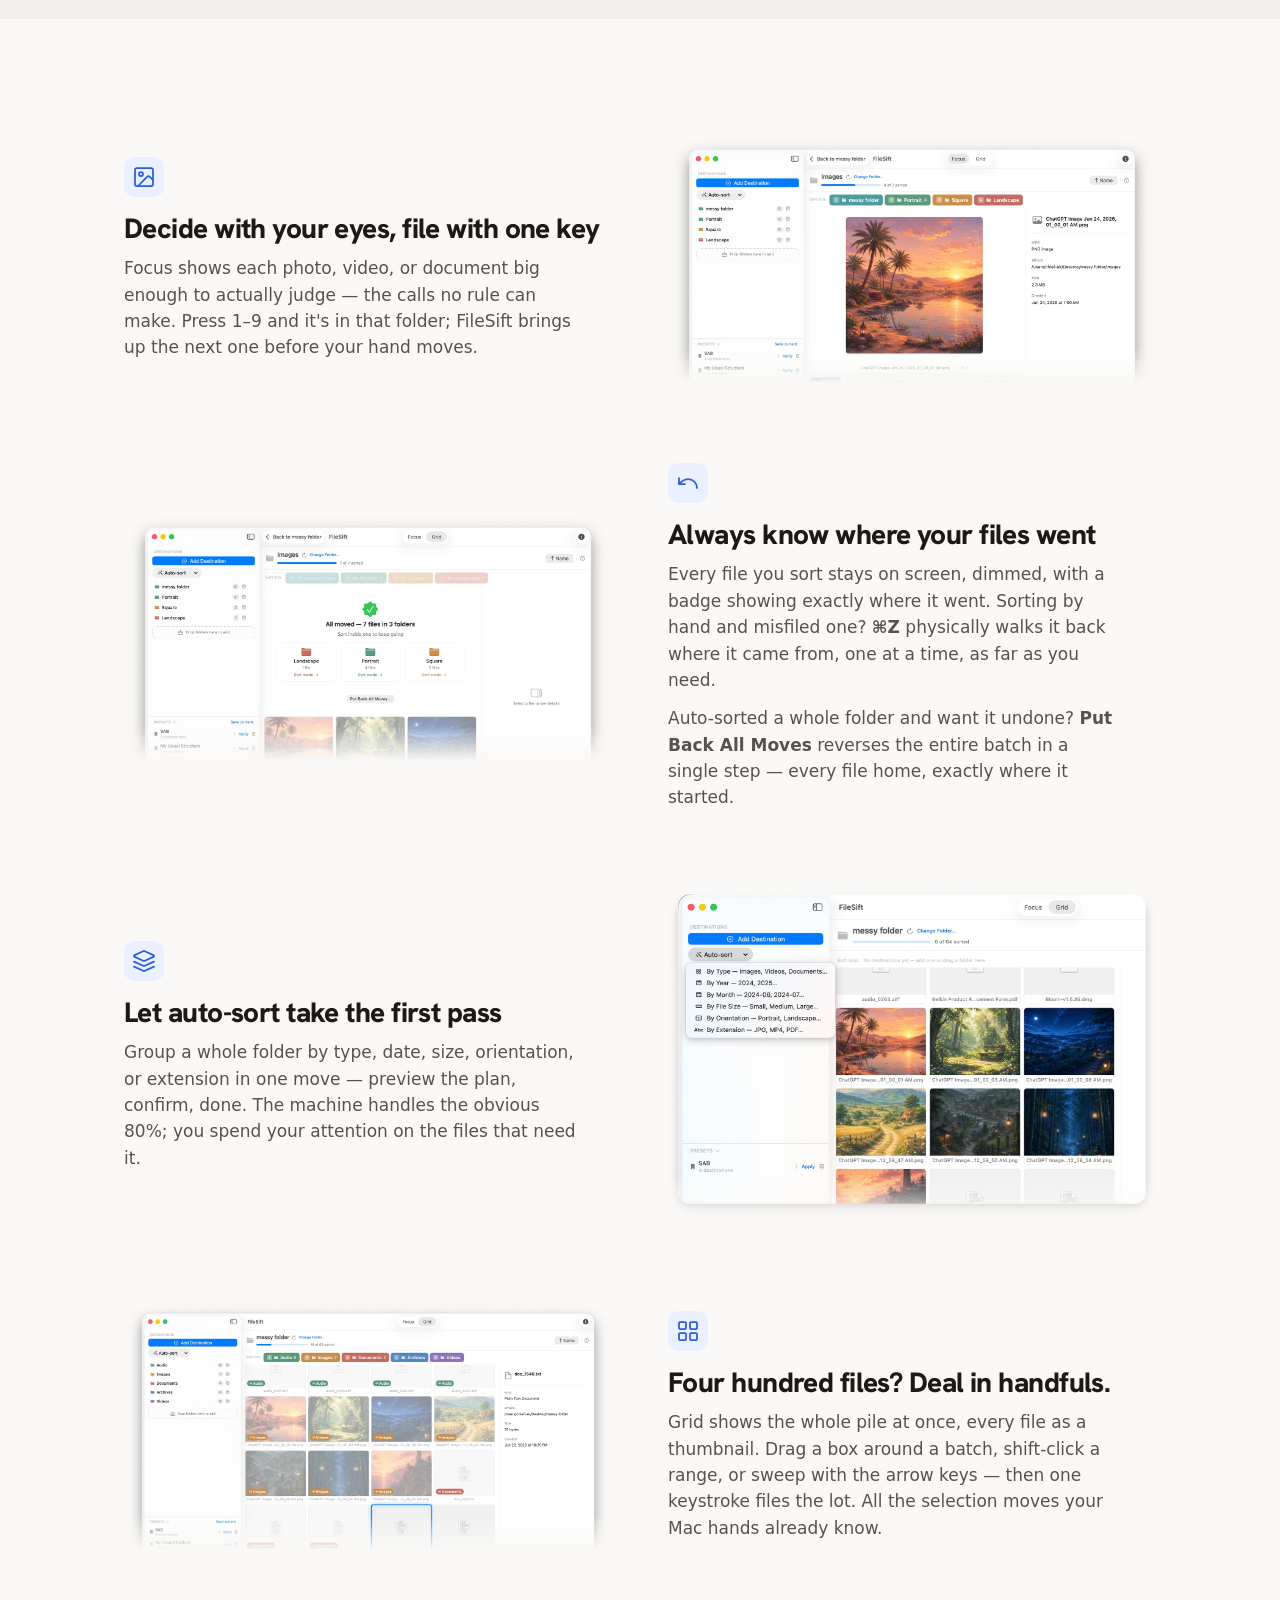
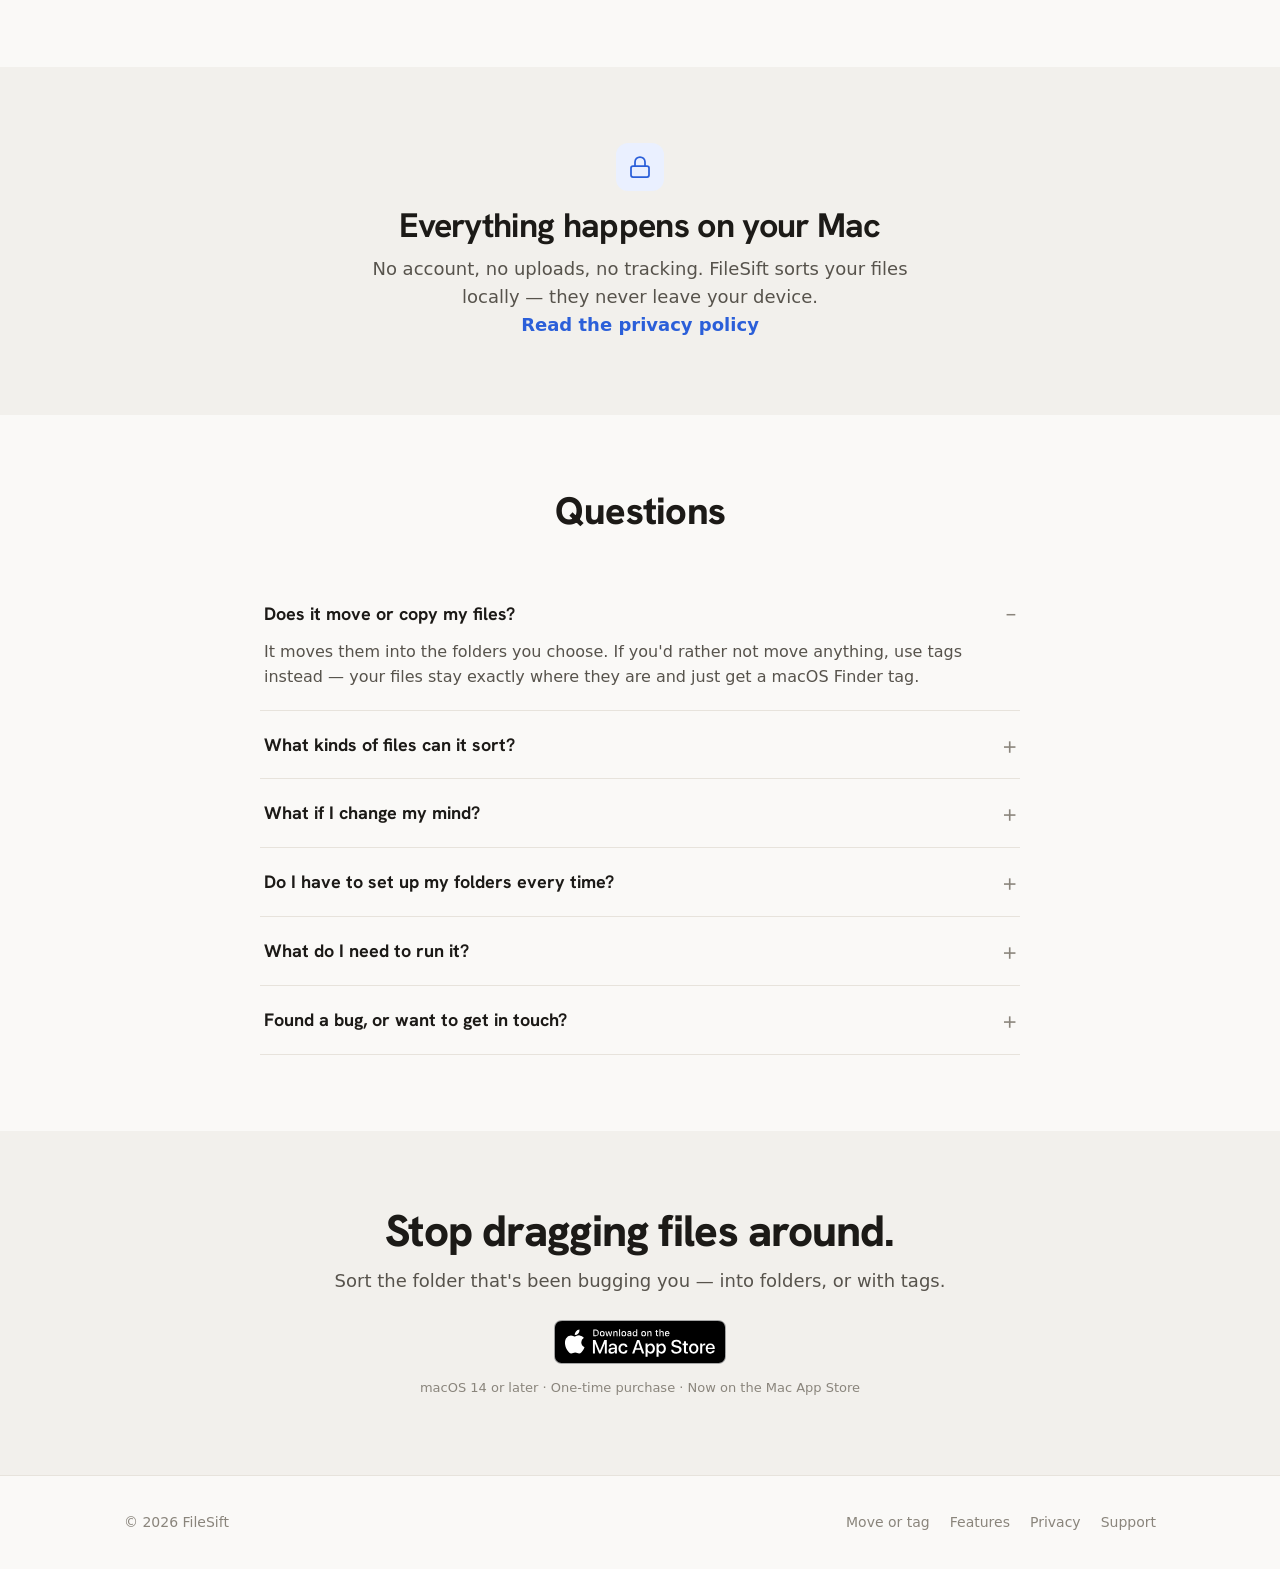
==== commit 31d43a16: "Publish AI-images landing page + nav link + sitemap entry Co-Authored-By: Claude Fable 5 <noreply@an" ====
--- a/index.html
+++ b/index.html
@@ -107,6 +107,7 @@
     <nav>
       <a href="#ways">Move or tag</a>
       <a href="features.html">Features</a>
+      <a href="ai-generations.html">AI images</a>
       <a href="#how">How it works</a>
       <a href="#faq">FAQ</a>
       <a href="privacy.html">Privacy</a>
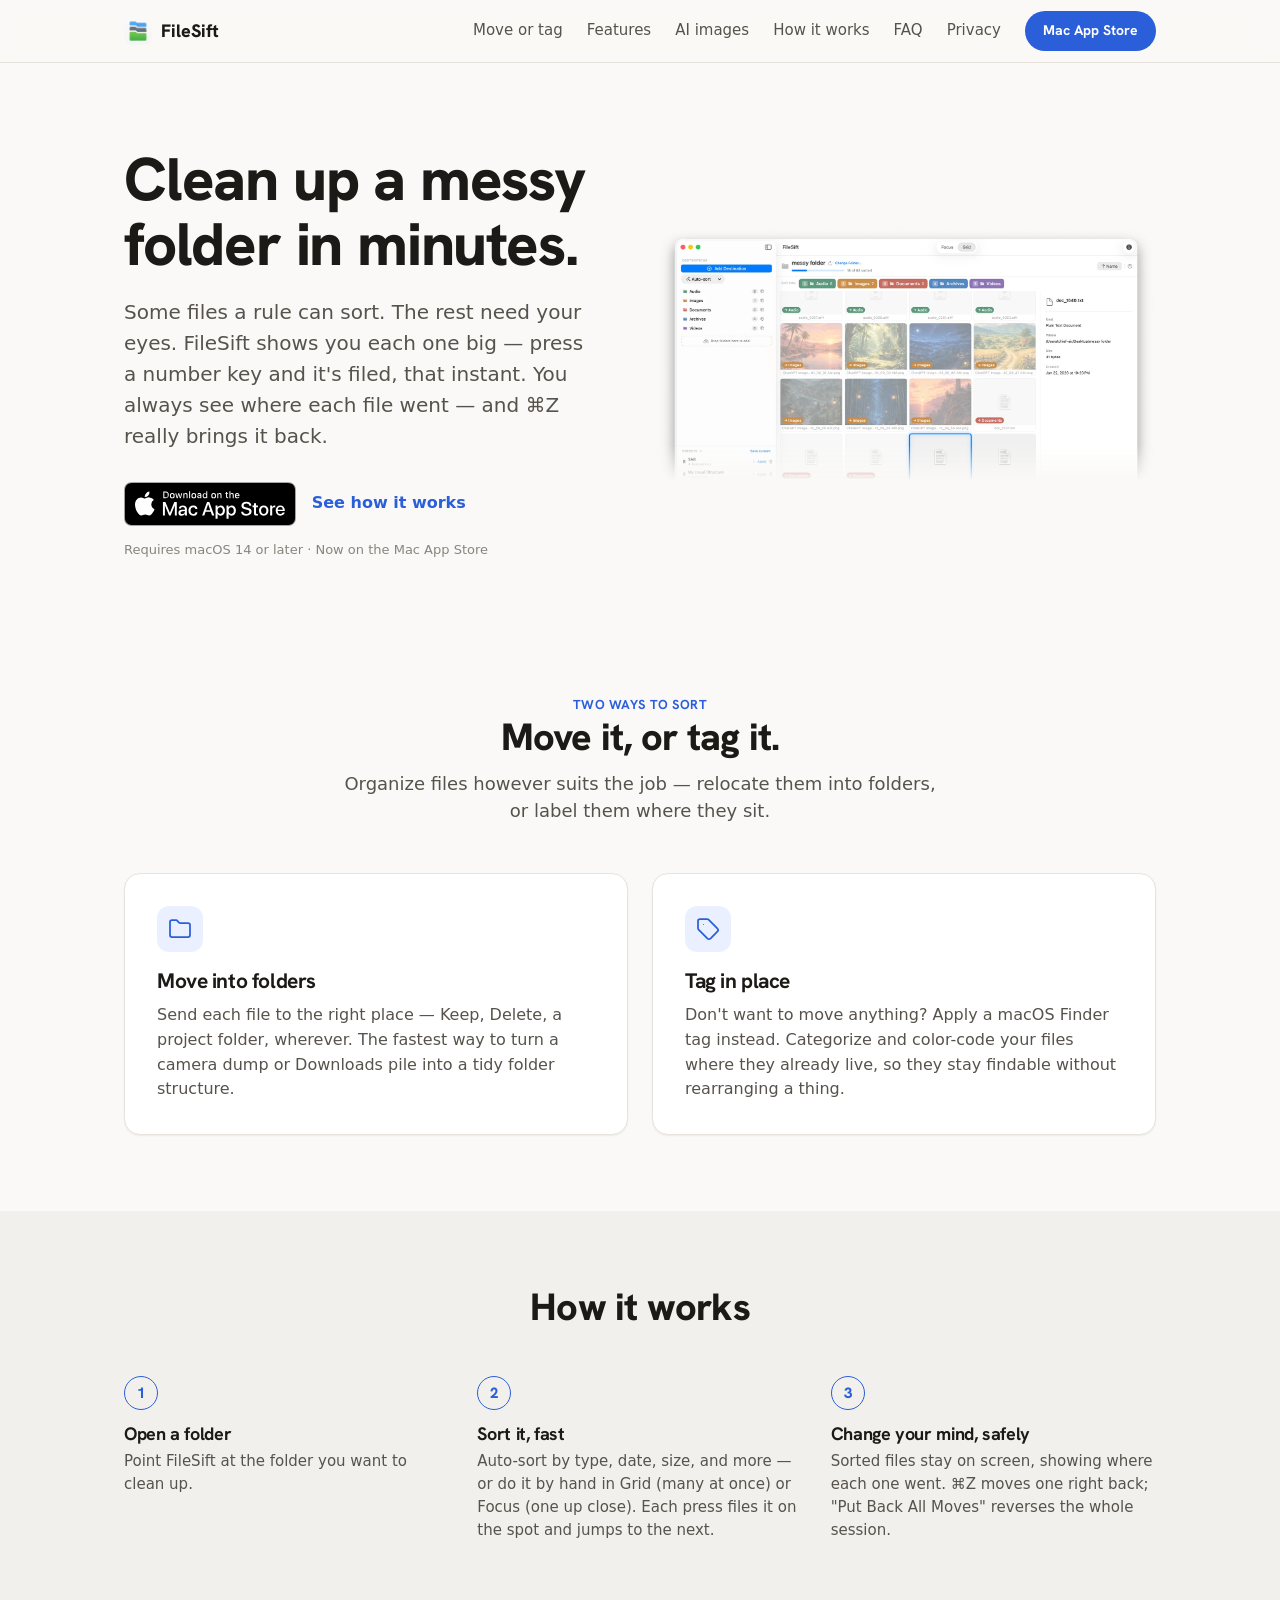
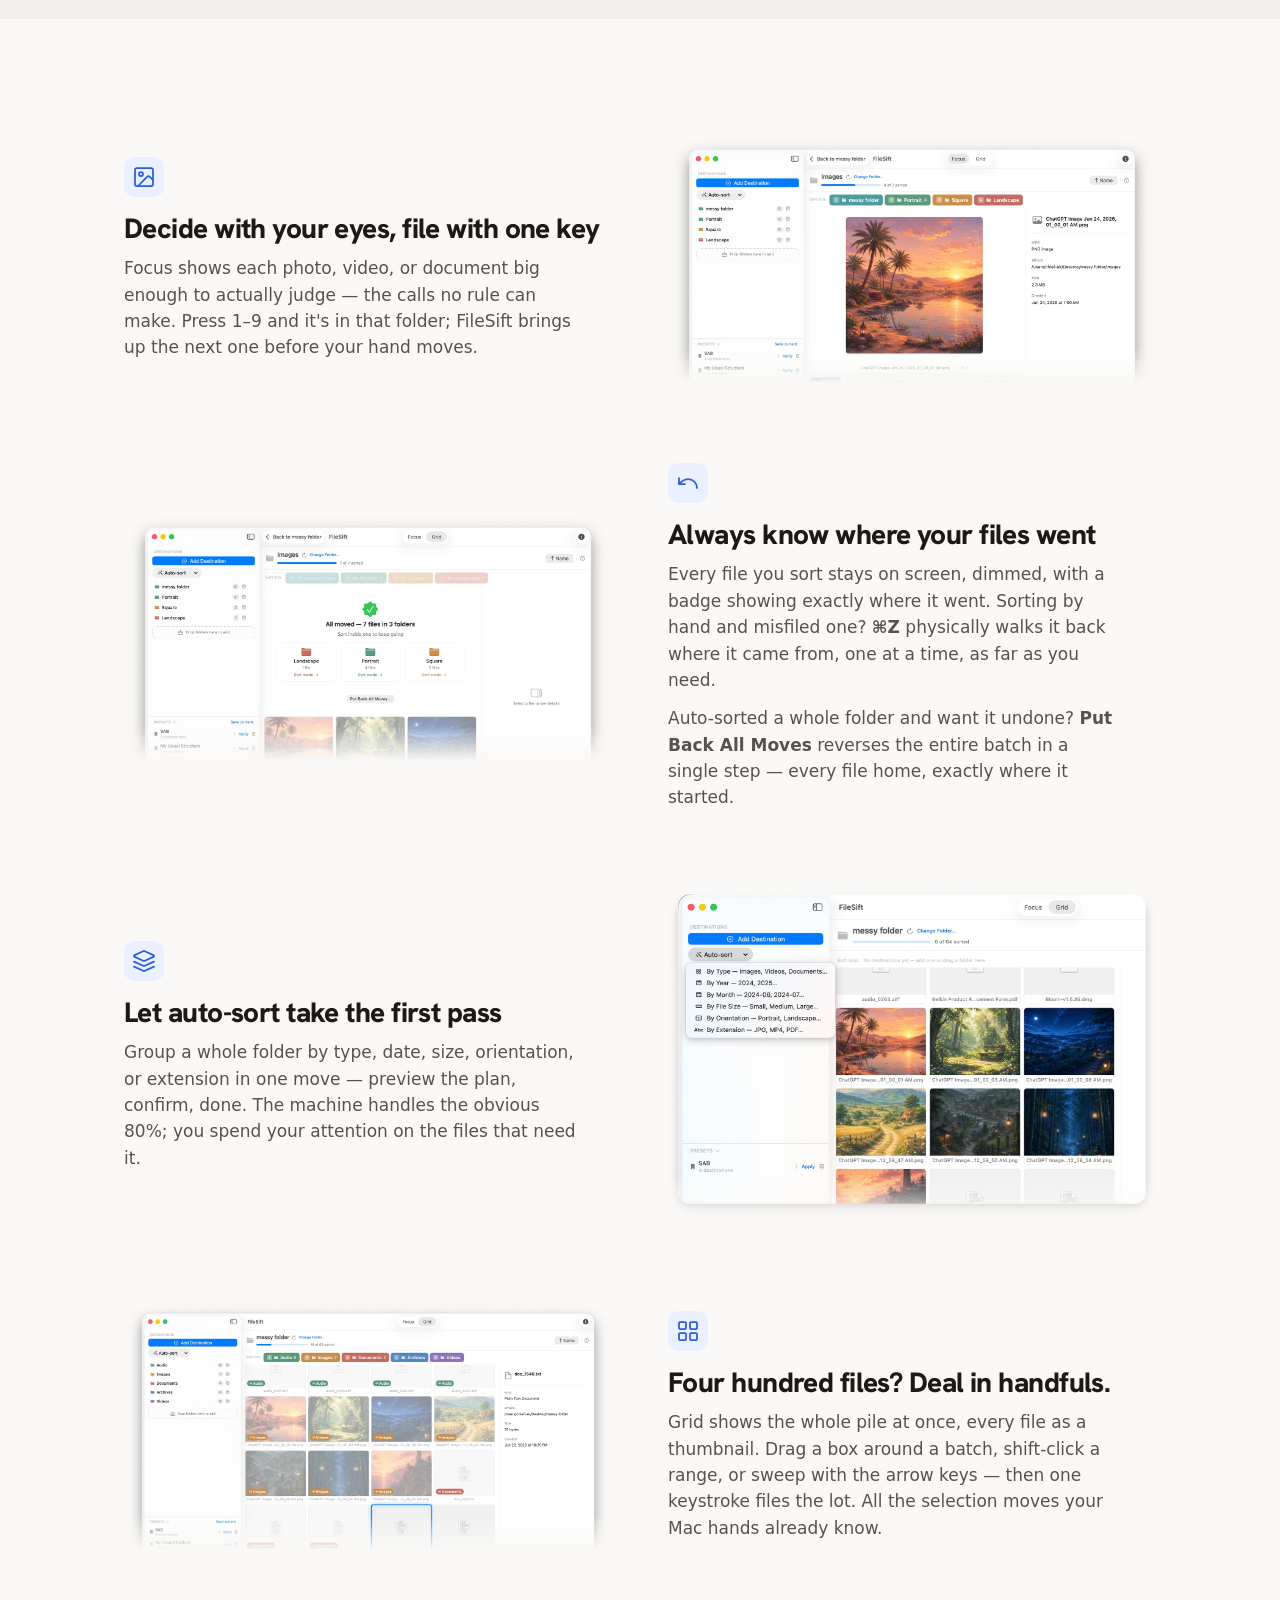
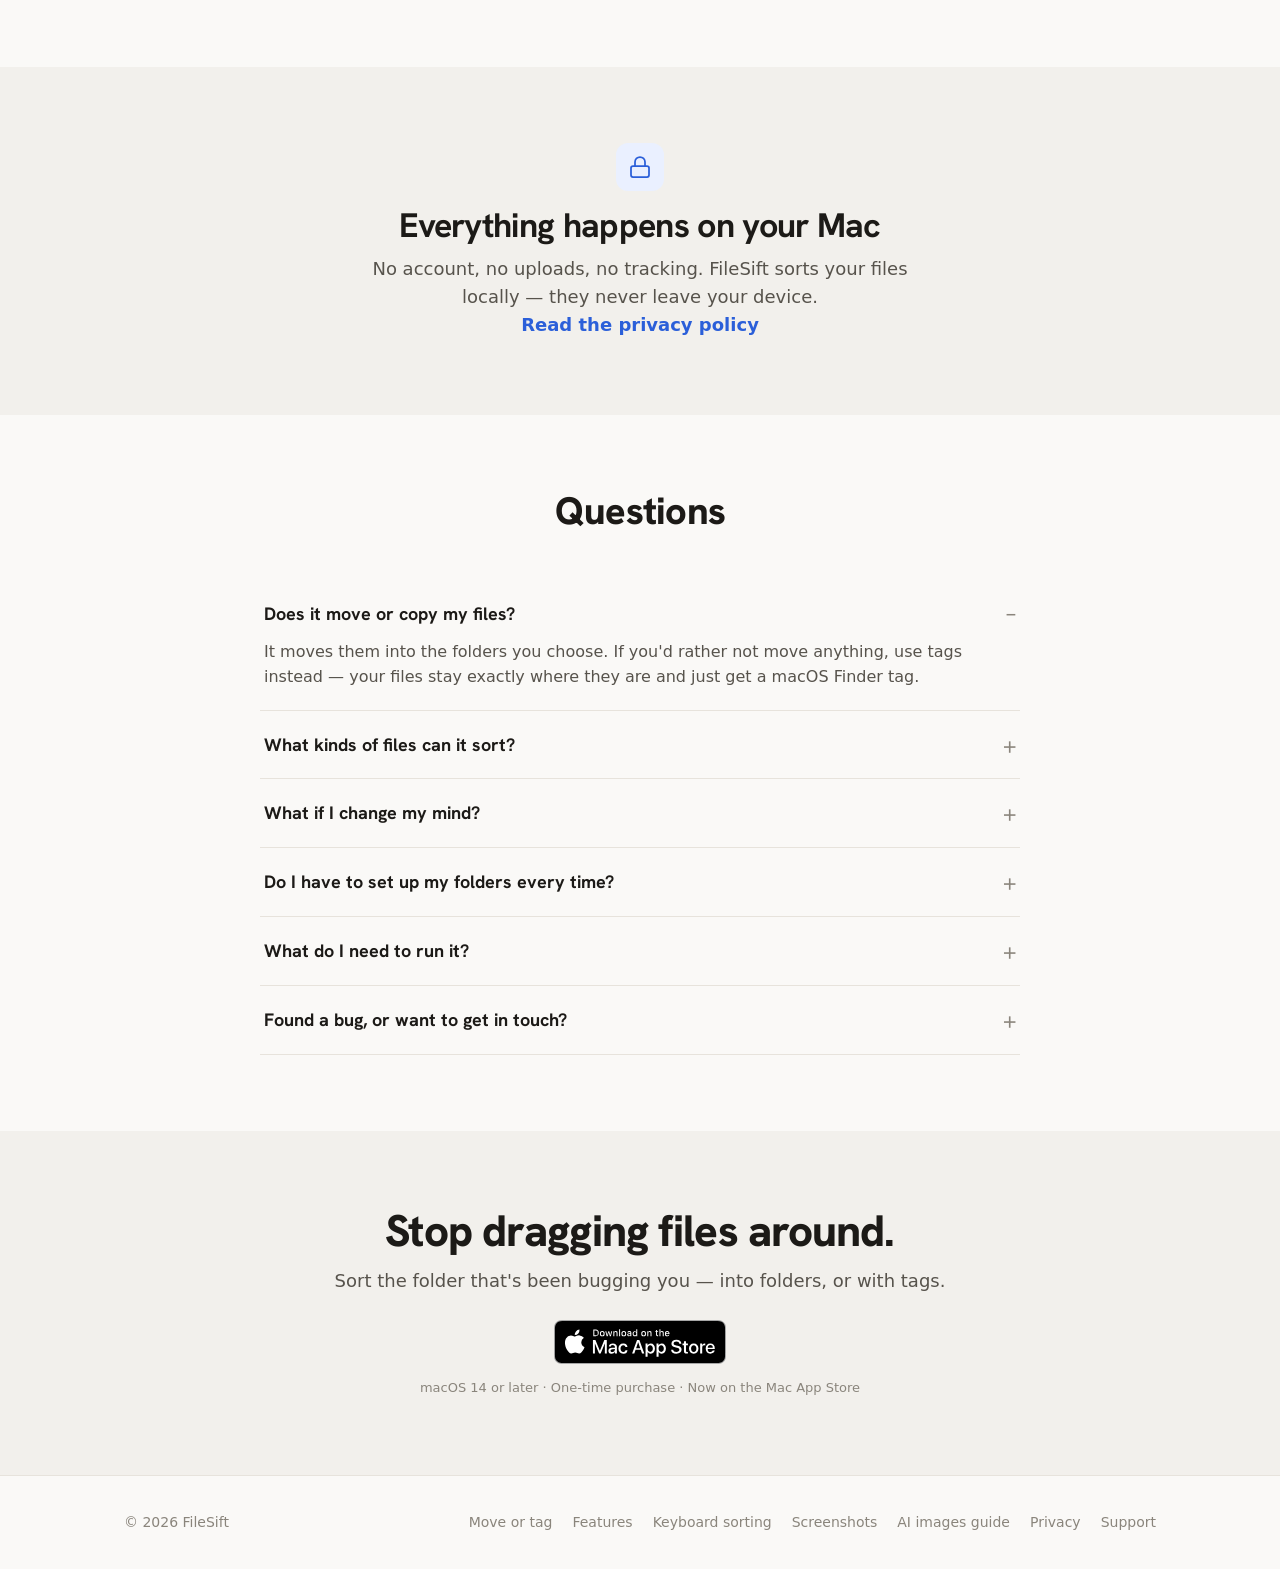
==== commit d24c6c0c: "Add keyboard-sorting and screenshots use-case pages + AI images guide Co-Authored-By: Claude Fable 5" ====
--- a/index.html
+++ b/index.html
@@ -20,6 +20,8 @@
 <link rel="preconnect" href="https://fonts.gstatic.com" crossorigin>
 <link href="https://fonts.googleapis.com/css2?family=Hanken+Grotesk:wght@500;600;700;800&display=swap" rel="stylesheet">
 <link rel="stylesheet" href="styles.css">
+<link rel="preconnect" href="https://www.googletagmanager.com">
+<script src="analytics.js" defer></script>
 <script type="application/ld+json">
 {
   "@context": "https://schema.org",
@@ -266,6 +268,9 @@
     <nav>
       <a href="#ways">Move or tag</a>
       <a href="features.html">Features</a>
+      <a href="sort-files-keyboard.html">Keyboard sorting</a>
+      <a href="organize-screenshots.html">Screenshots</a>
+      <a href="ai-images-guide.html">AI images guide</a>
       <a href="privacy.html">Privacy</a>
       <a href="mailto:filesiftapp@fastmail.com">Support</a>
     </nav>
--- a/styles.css
+++ b/styles.css
@@ -182,6 +182,7 @@
 .doc h2 { font-size: 21px; margin-top: 34px; }
 .doc p { margin-top: 12px; color: var(--ink); }
 .doc a { color: var(--accent); }
+.doc .note { margin-top: 40px; font-size: 13px; color: var(--ink-faint); }
 
 /* footer */
 footer.site { border-top: 1px solid var(--line); padding: 36px 0; color: var(--ink-faint); font-size: 14px; }
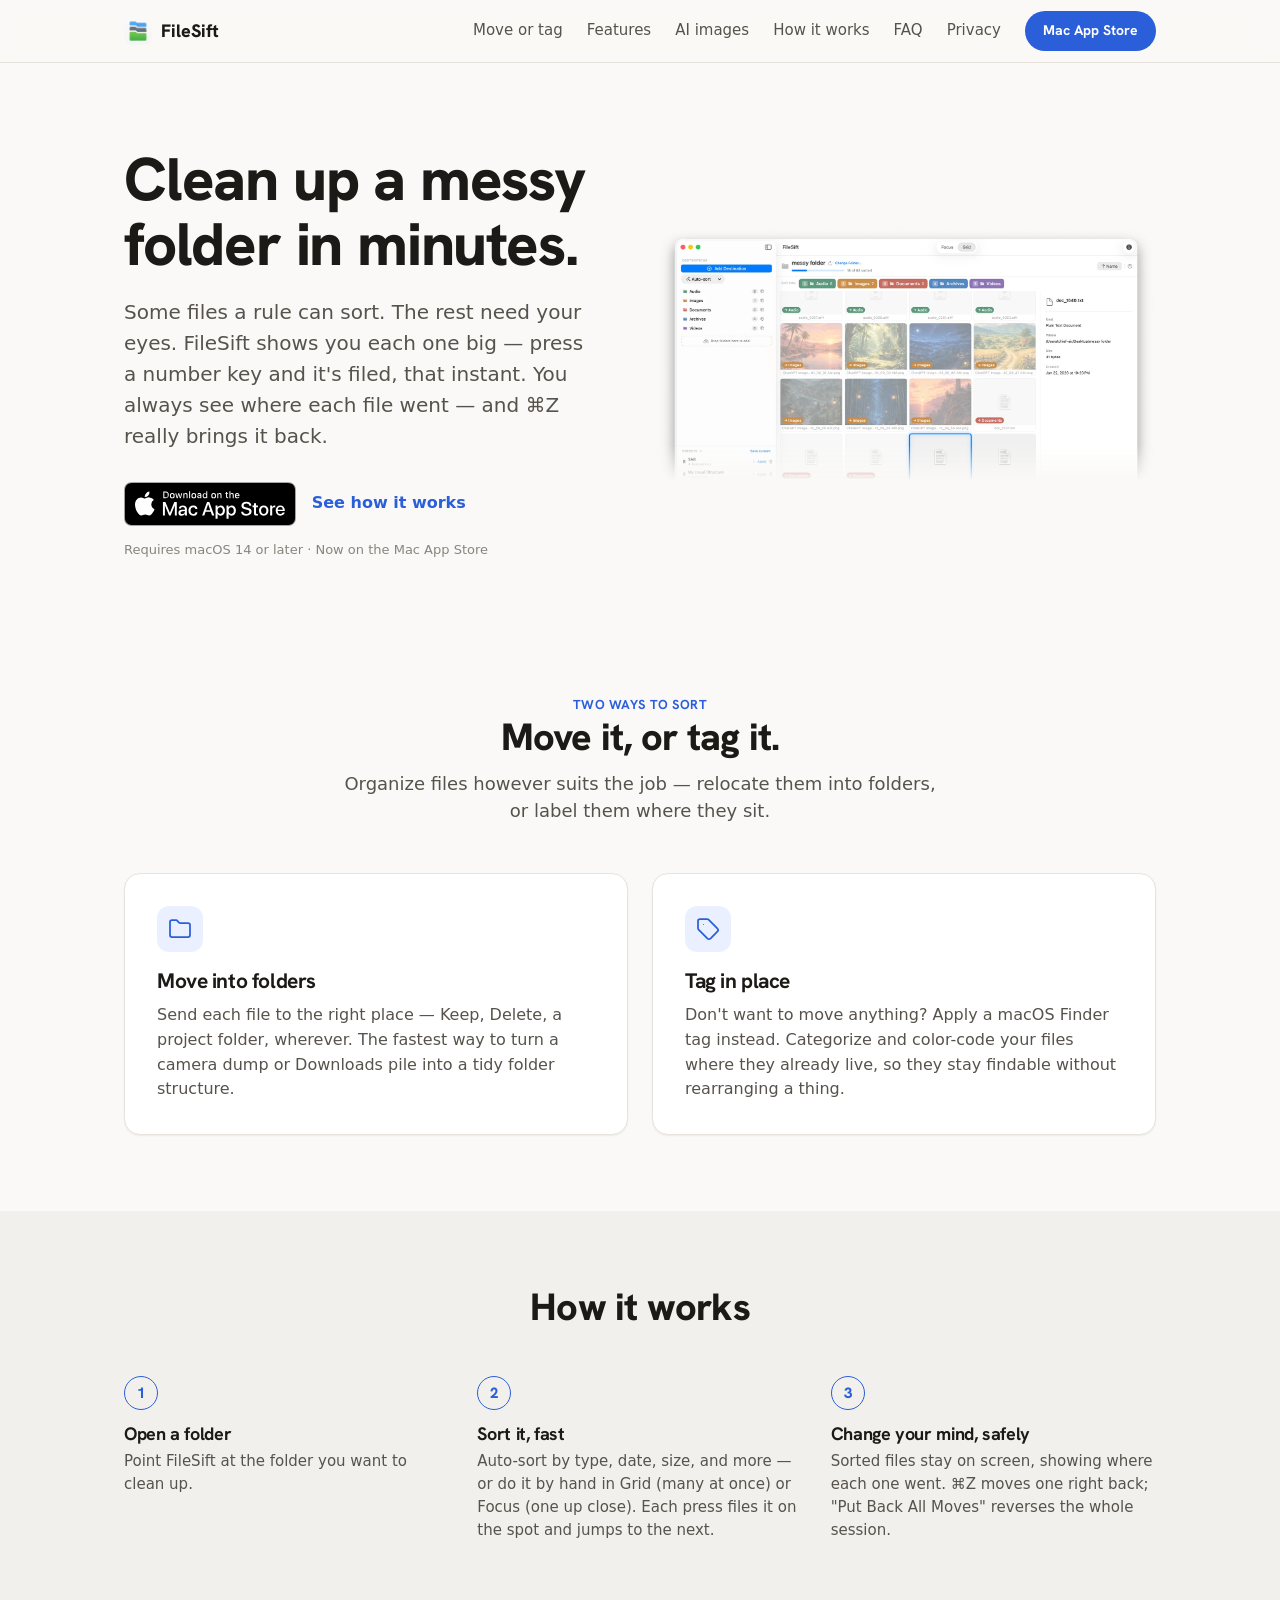
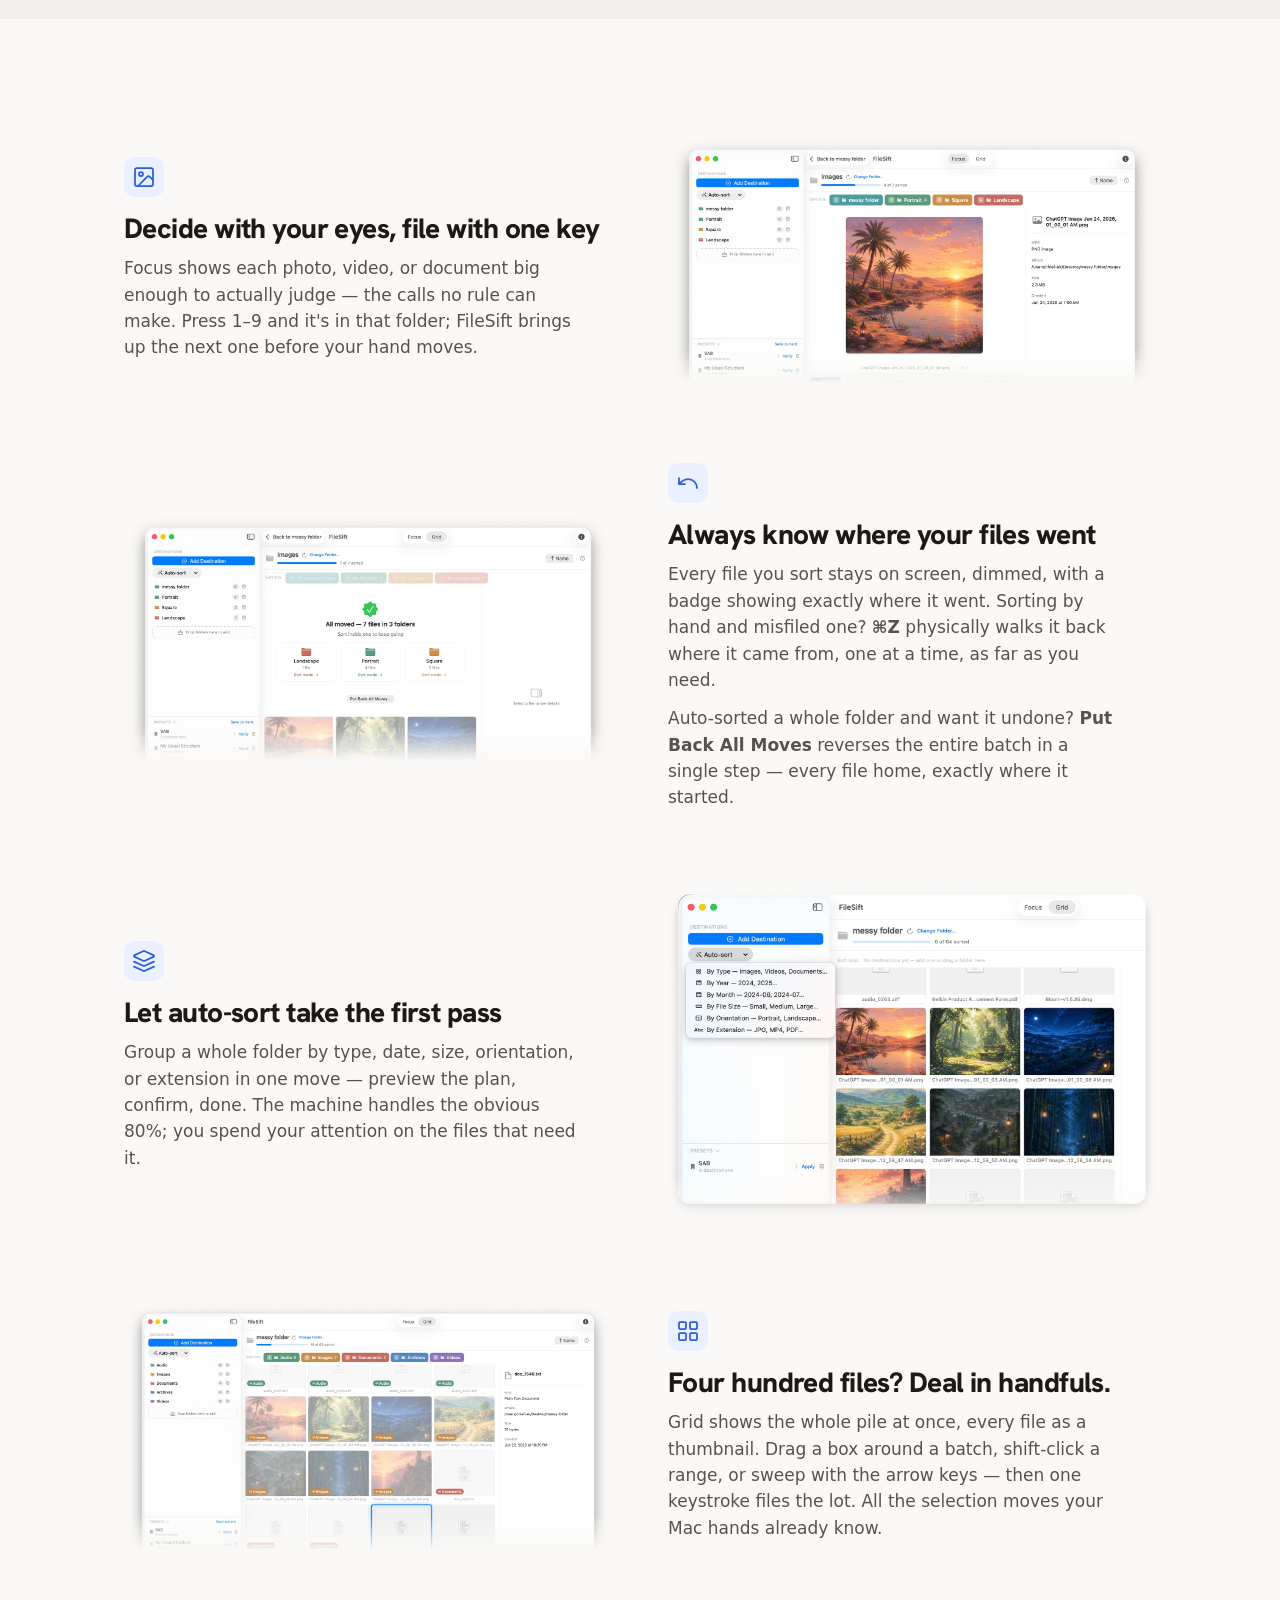
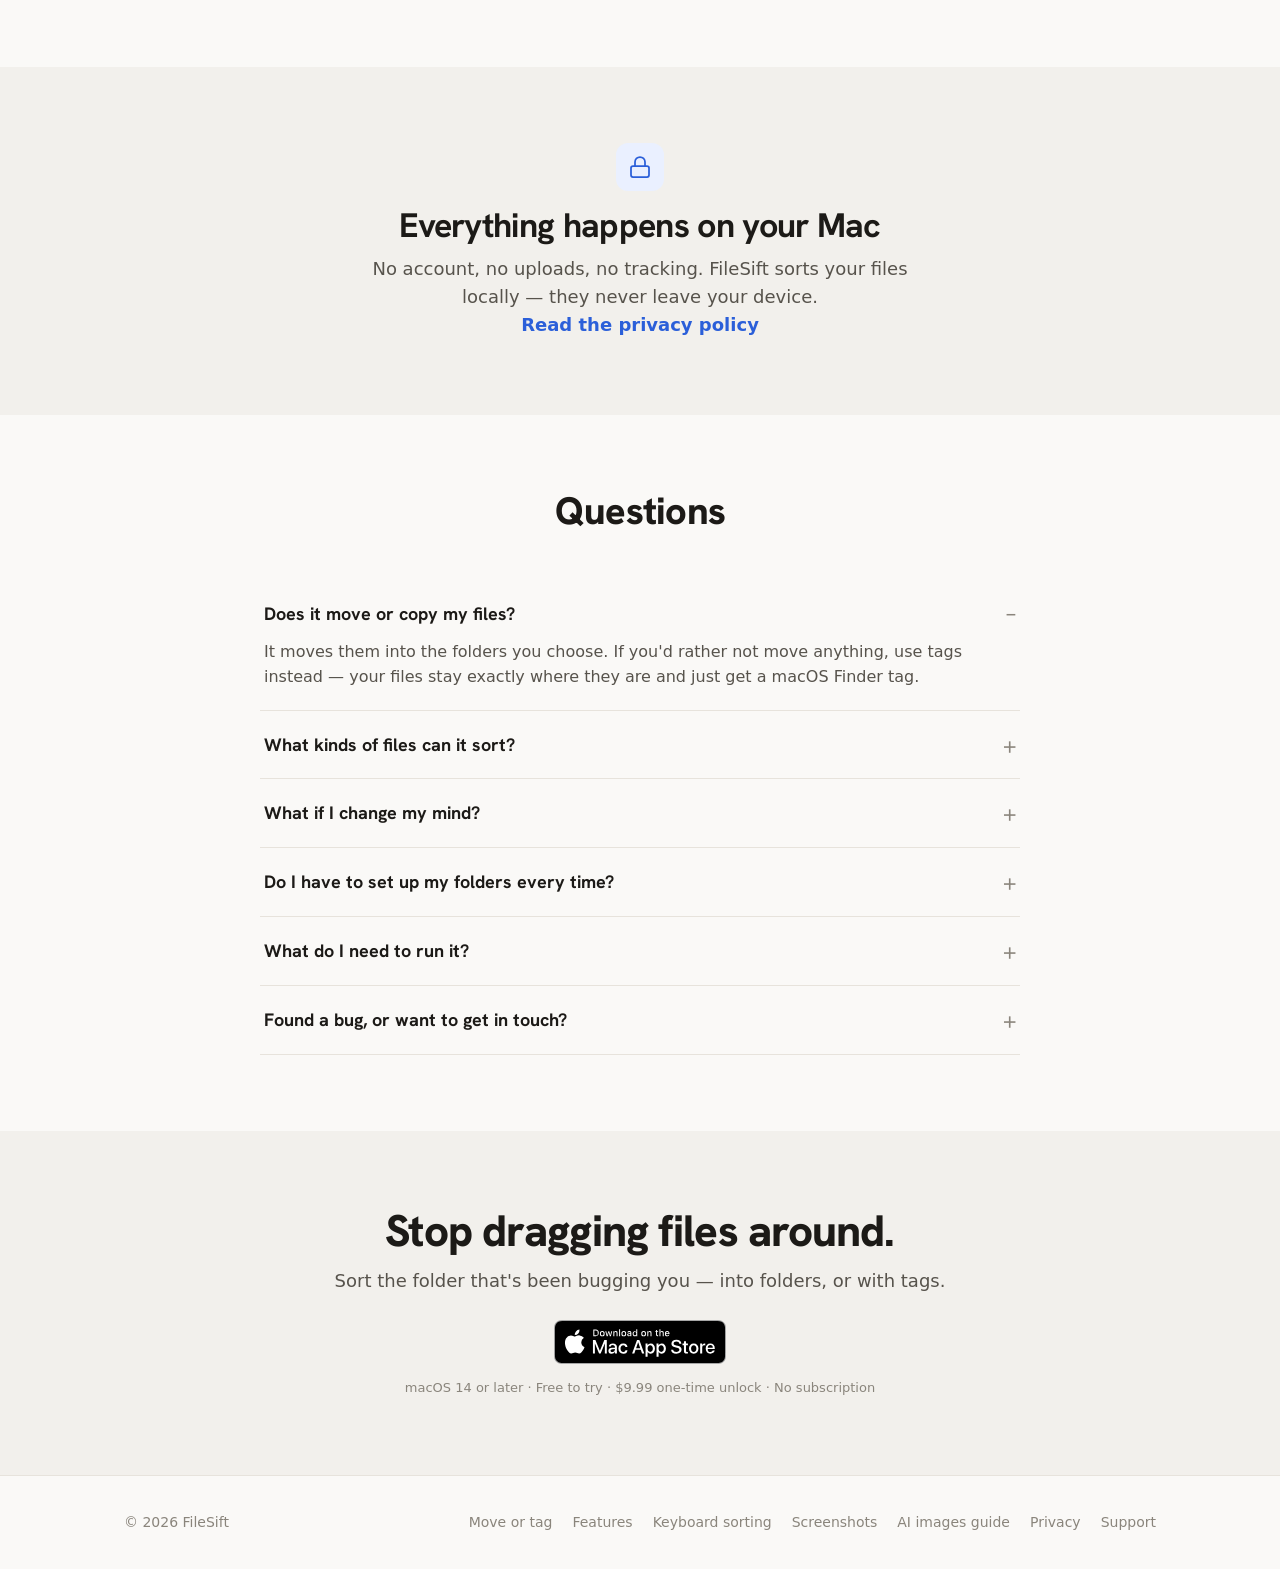
==== commit 19f1faae: "Site now says free-to-try, matching the App Store FileSift went free with a $9.99 "FileSift Unlimite" ====
--- a/index.html
+++ b/index.html
@@ -37,7 +37,7 @@
   "offers": {
     "@type": "Offer",
     "priceCurrency": "USD",
-    "price": "9.99"
+    "price": "0"
   }
 }
 </script>
@@ -257,7 +257,7 @@
           </picture>
         </a>
       </div>
-      <p class="note">macOS 14 or later · One-time purchase · Now on the Mac App Store</p>
+      <p class="note">macOS 14 or later · Free to try · $9.99 one-time unlock · No subscription</p>
     </div>
   </section>
 </main>
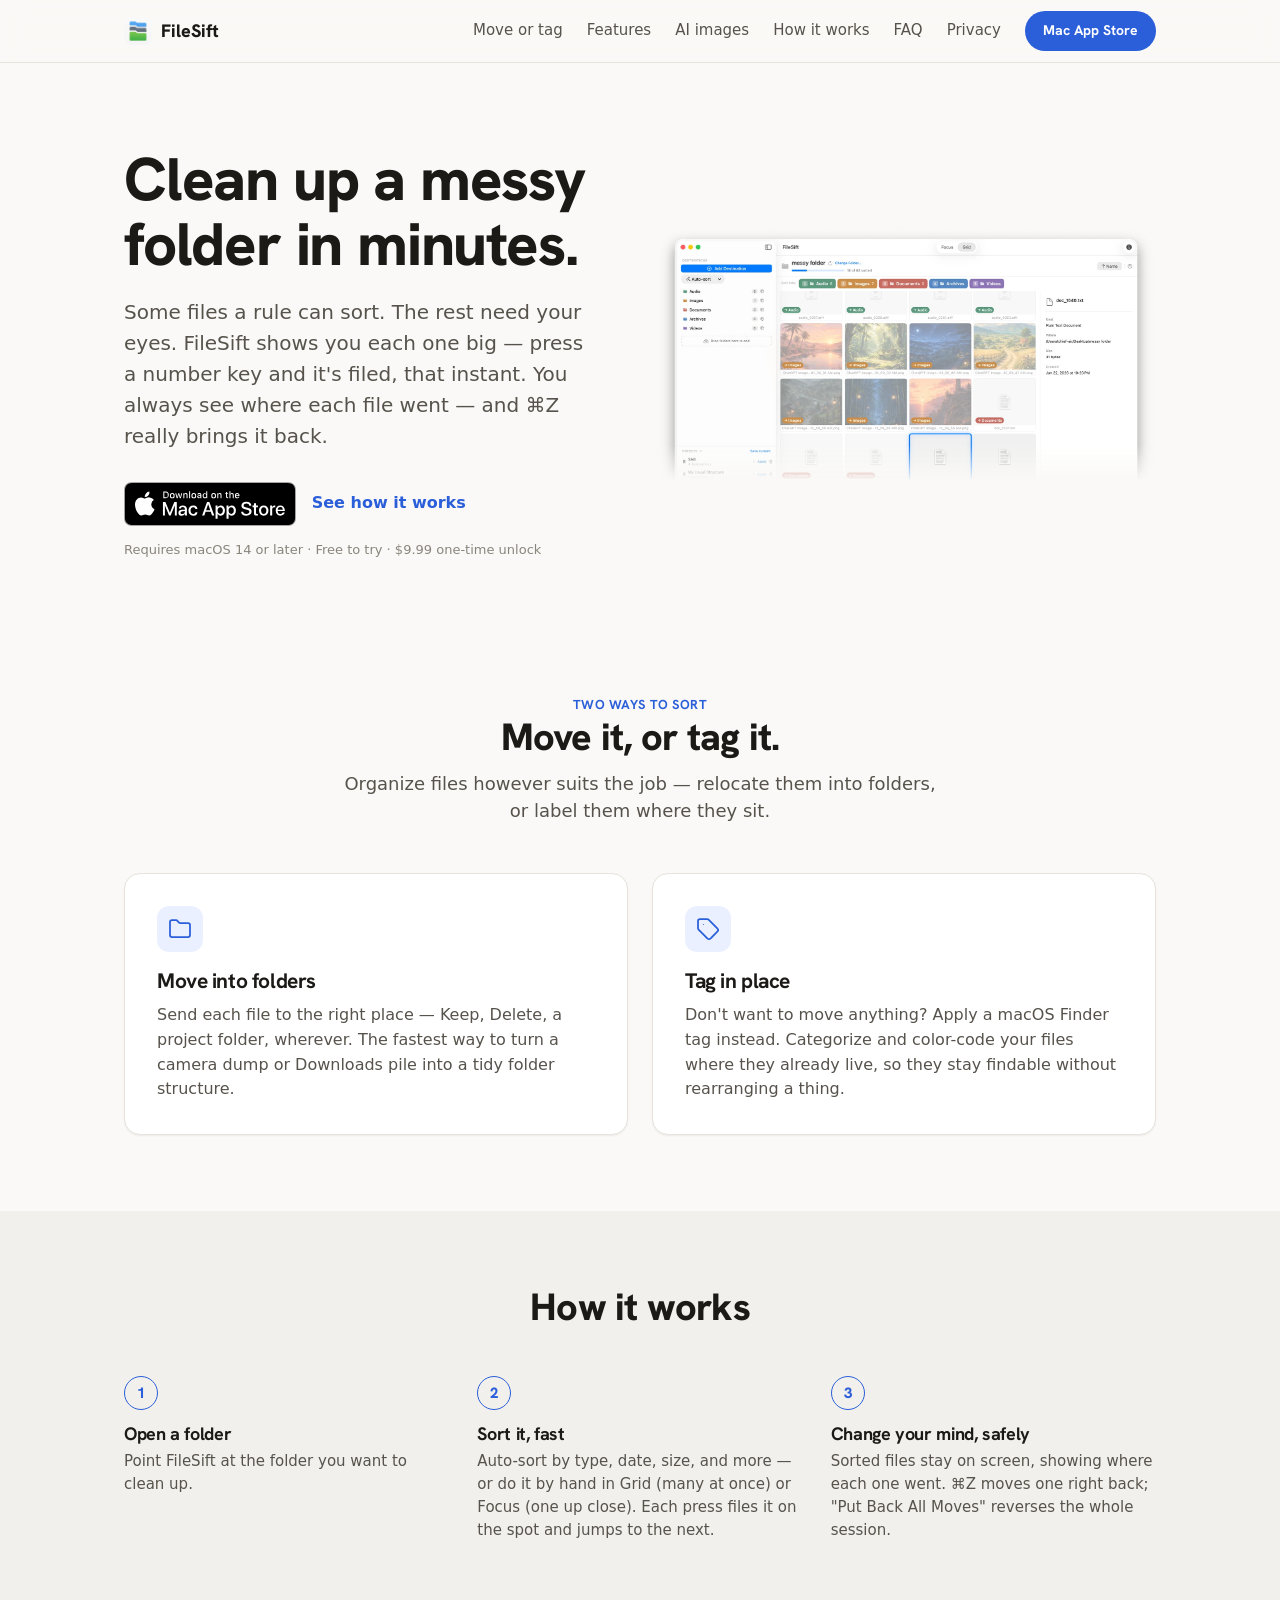
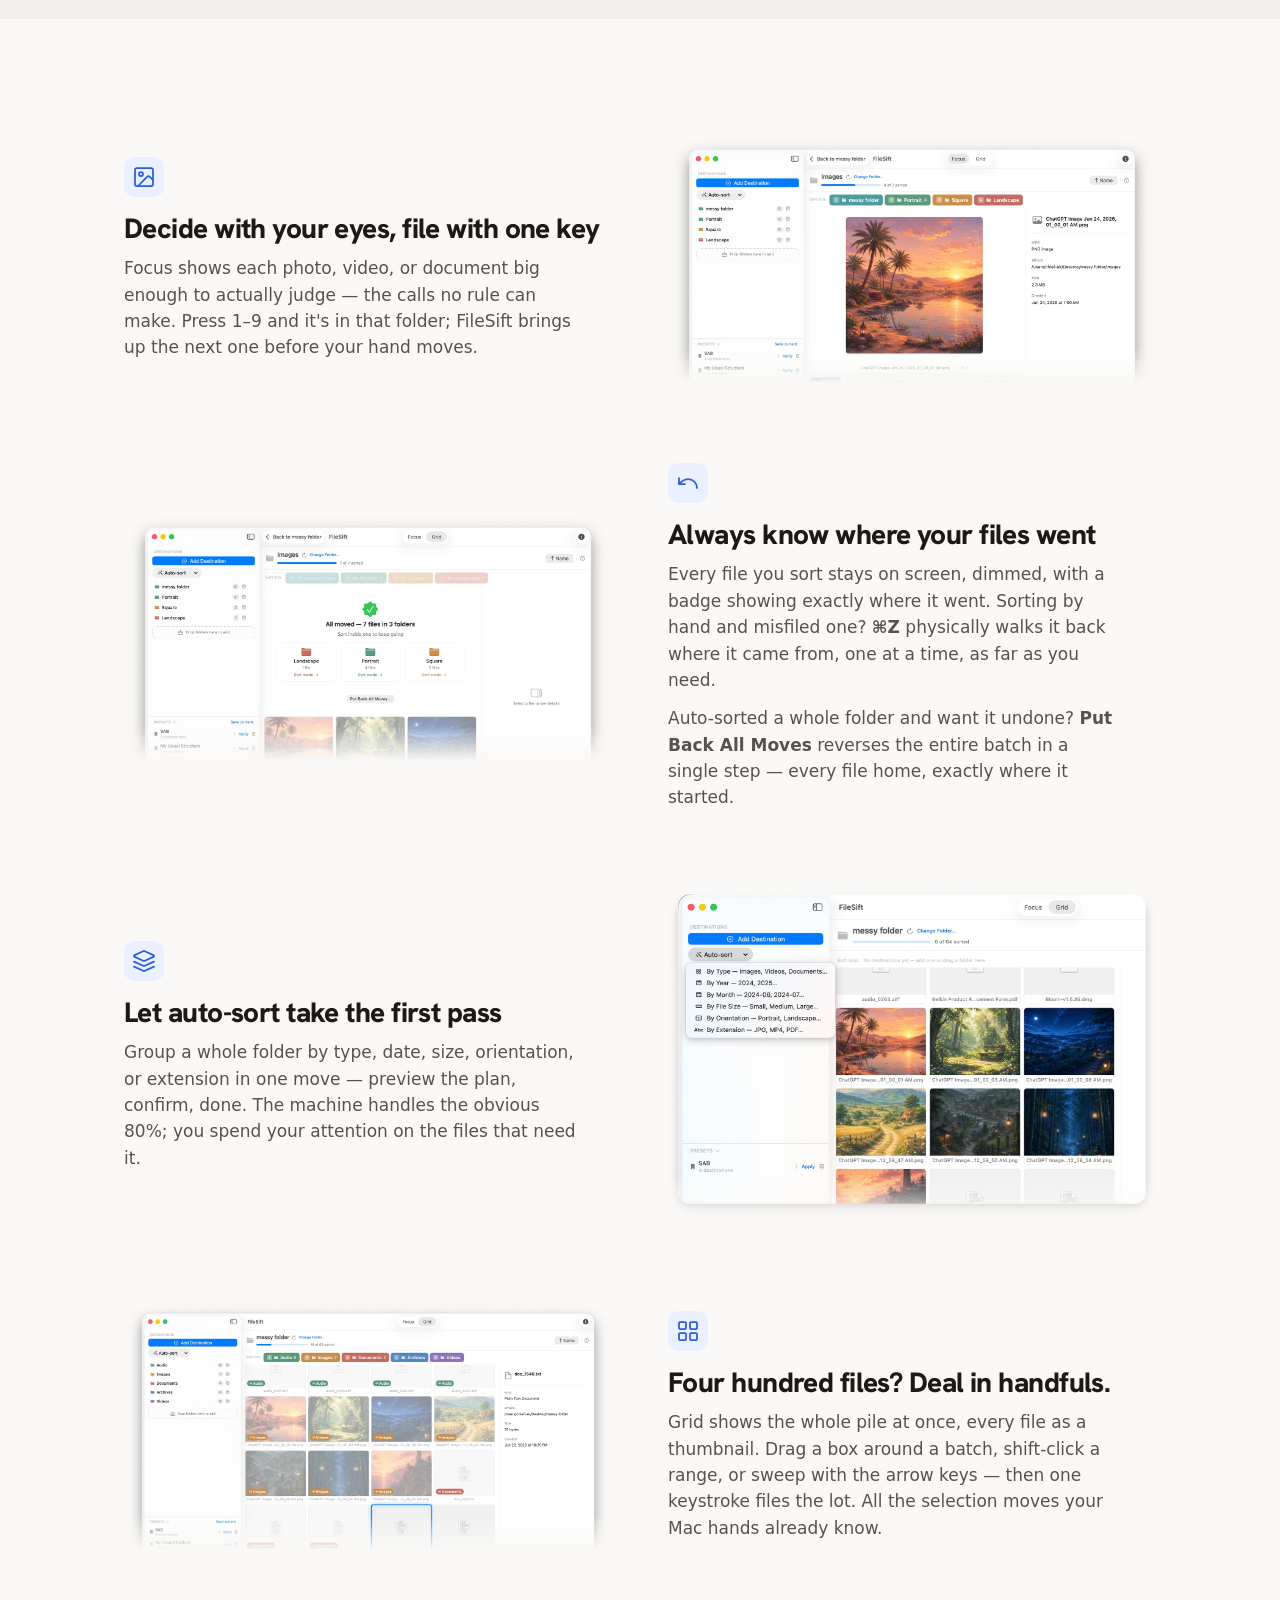
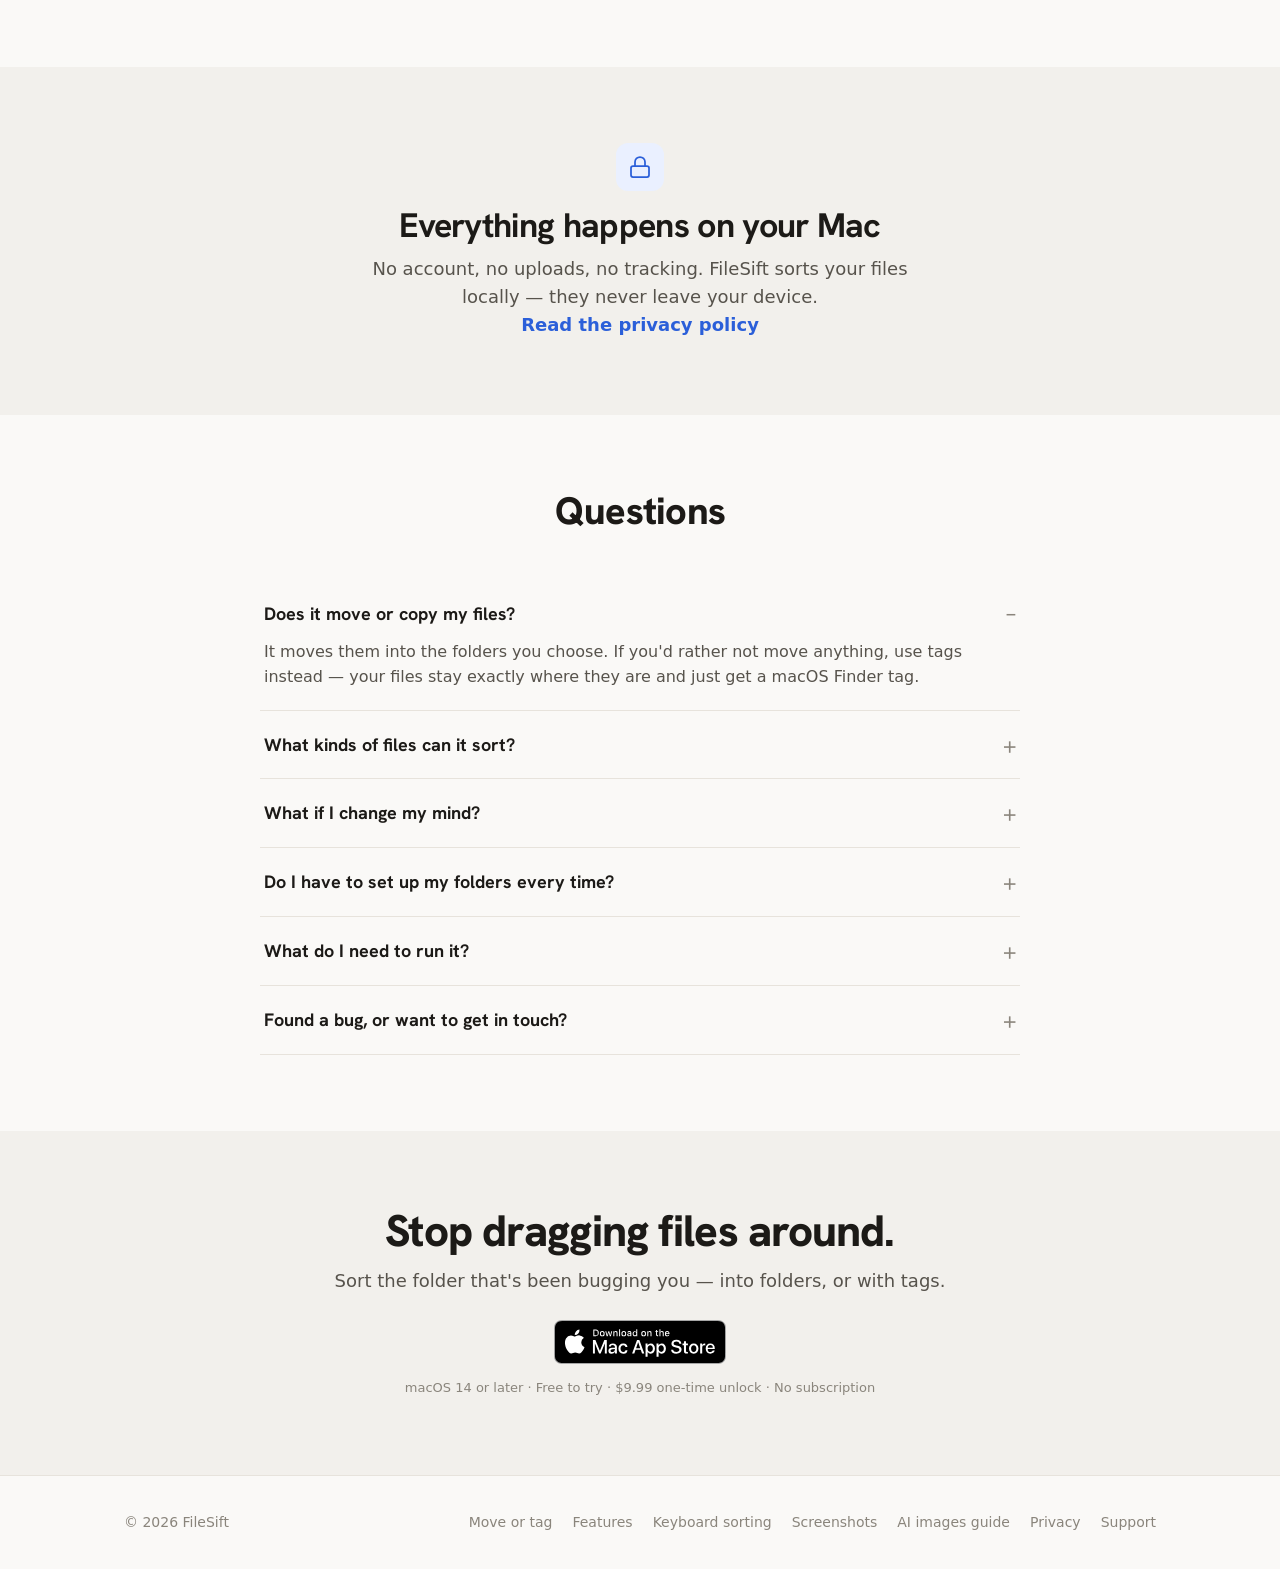
==== commit 64780d5a: "Say "free to try" in every hero, not just the footer CTA The line directly under each page's primary" ====
--- a/index.html
+++ b/index.html
@@ -134,7 +134,7 @@
         </a>
           <a class="link-arrow" href="#ways">See how it works</a>
         </div>
-        <p class="note">Requires macOS 14 or later · Now on the Mac App Store</p>
+        <p class="note">Requires macOS 14 or later · Free to try · $9.99 one-time unlock</p>
       </div>
 
       <div>
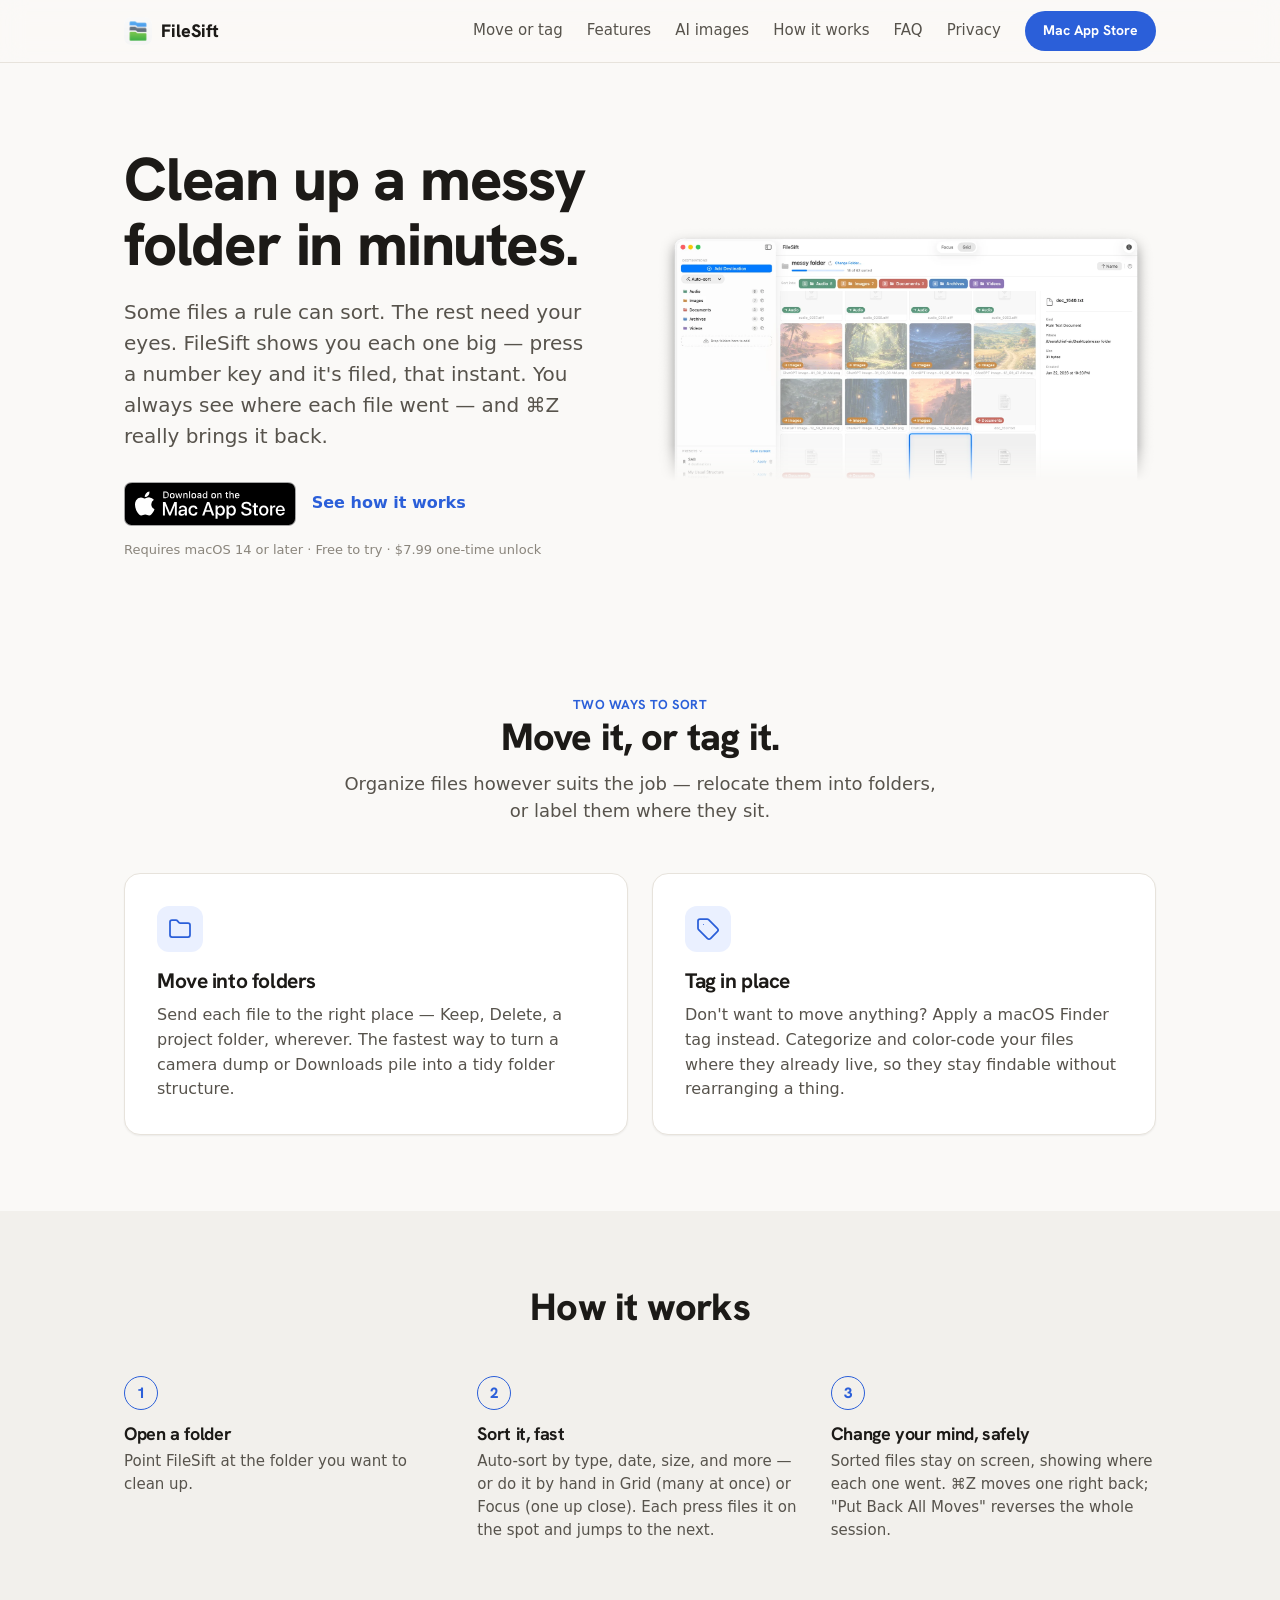
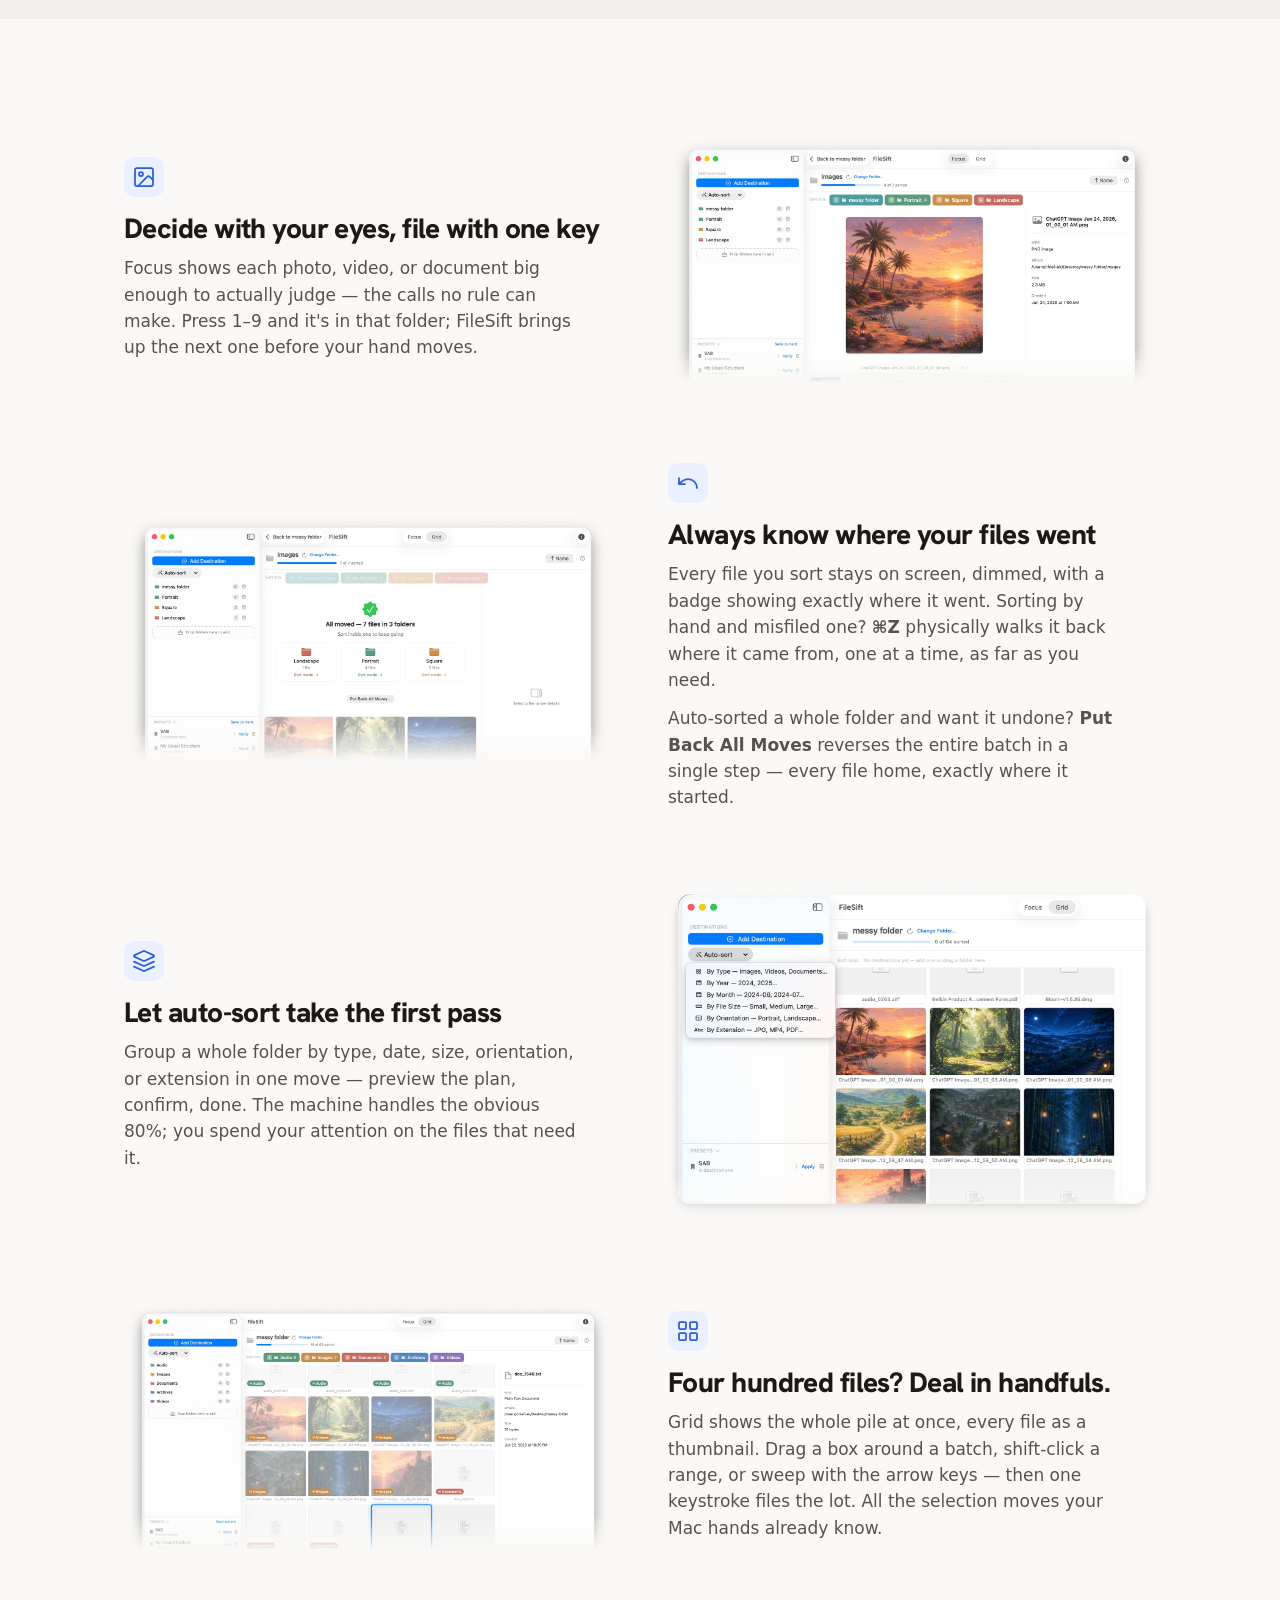
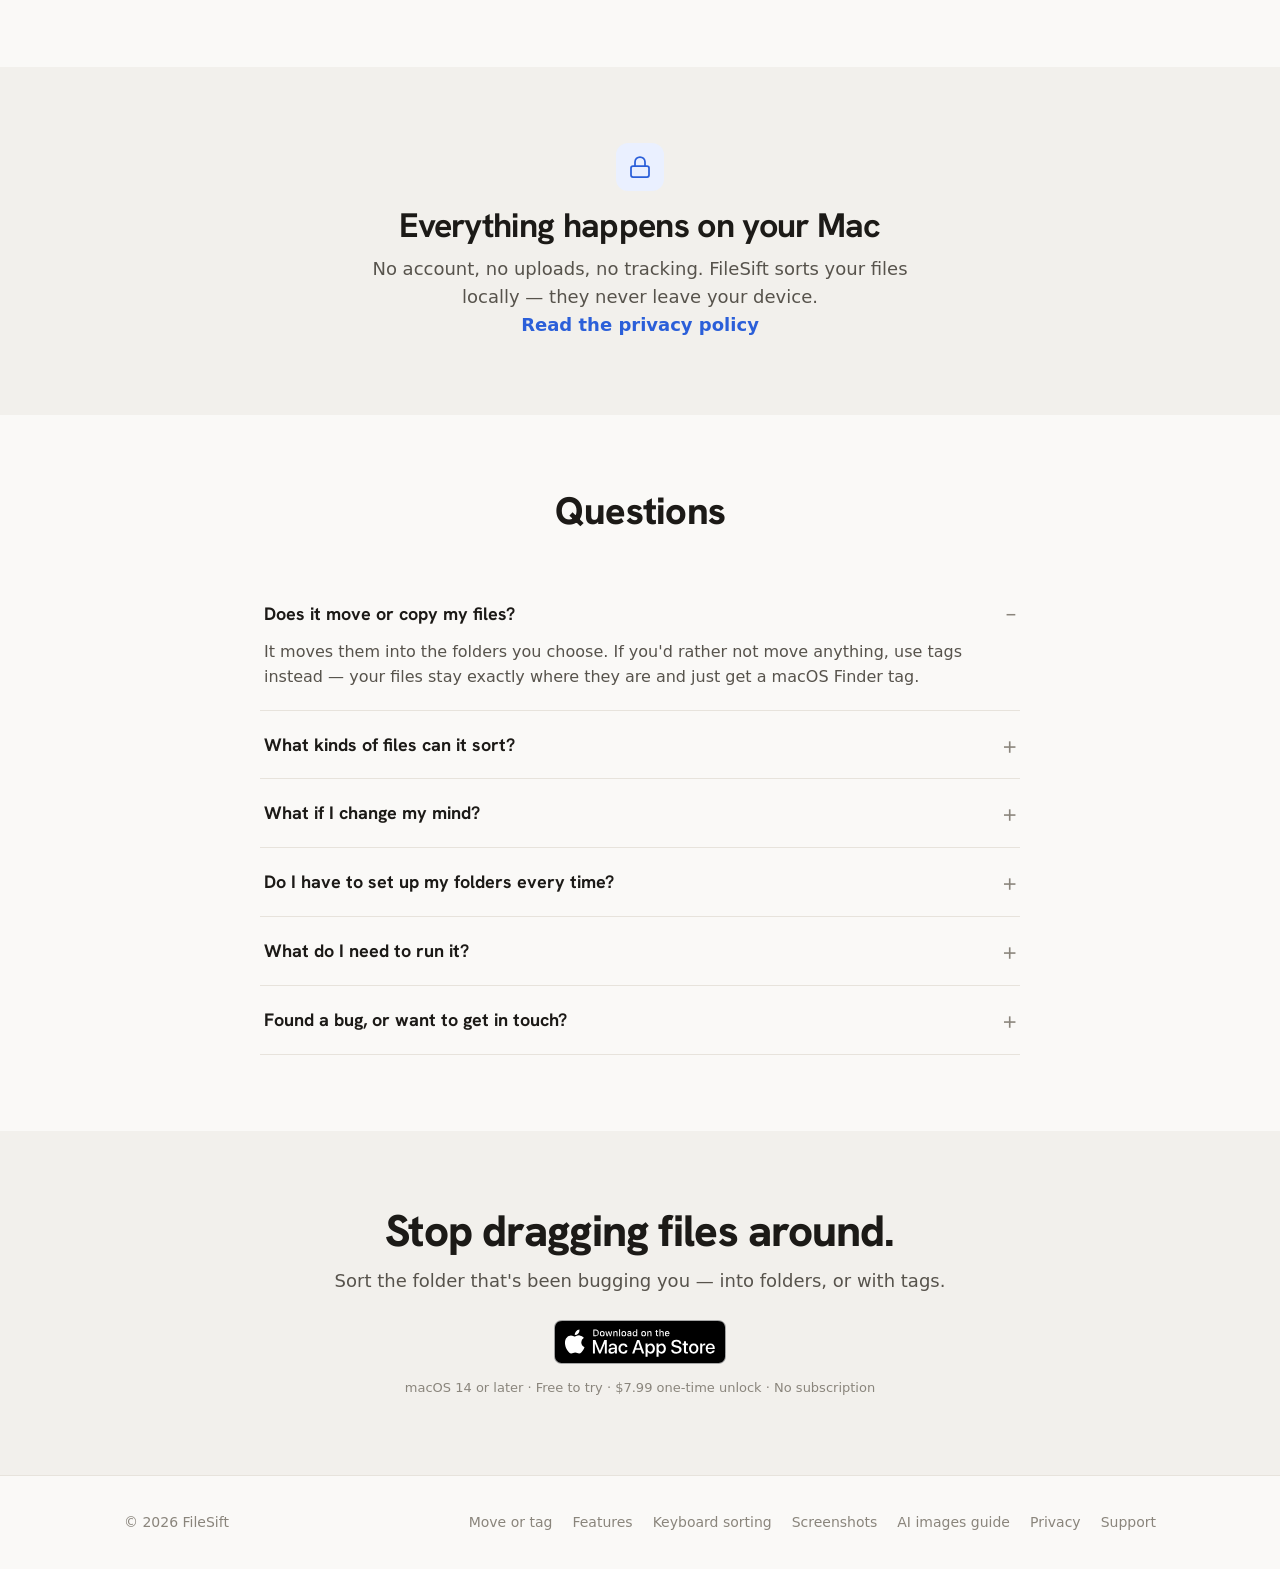
==== commit d736e685: "Correct the price: FileSift Unlimited is $7.99, not $9.99 Every pricing line published earlier today" ====
--- a/index.html
+++ b/index.html
@@ -134,7 +134,7 @@
         </a>
           <a class="link-arrow" href="#ways">See how it works</a>
         </div>
-        <p class="note">Requires macOS 14 or later · Free to try · $9.99 one-time unlock</p>
+        <p class="note">Requires macOS 14 or later · Free to try · $7.99 one-time unlock</p>
       </div>
 
       <div>
@@ -257,7 +257,7 @@
           </picture>
         </a>
       </div>
-      <p class="note">macOS 14 or later · Free to try · $9.99 one-time unlock · No subscription</p>
+      <p class="note">macOS 14 or later · Free to try · $7.99 one-time unlock · No subscription</p>
     </div>
   </section>
 </main>
